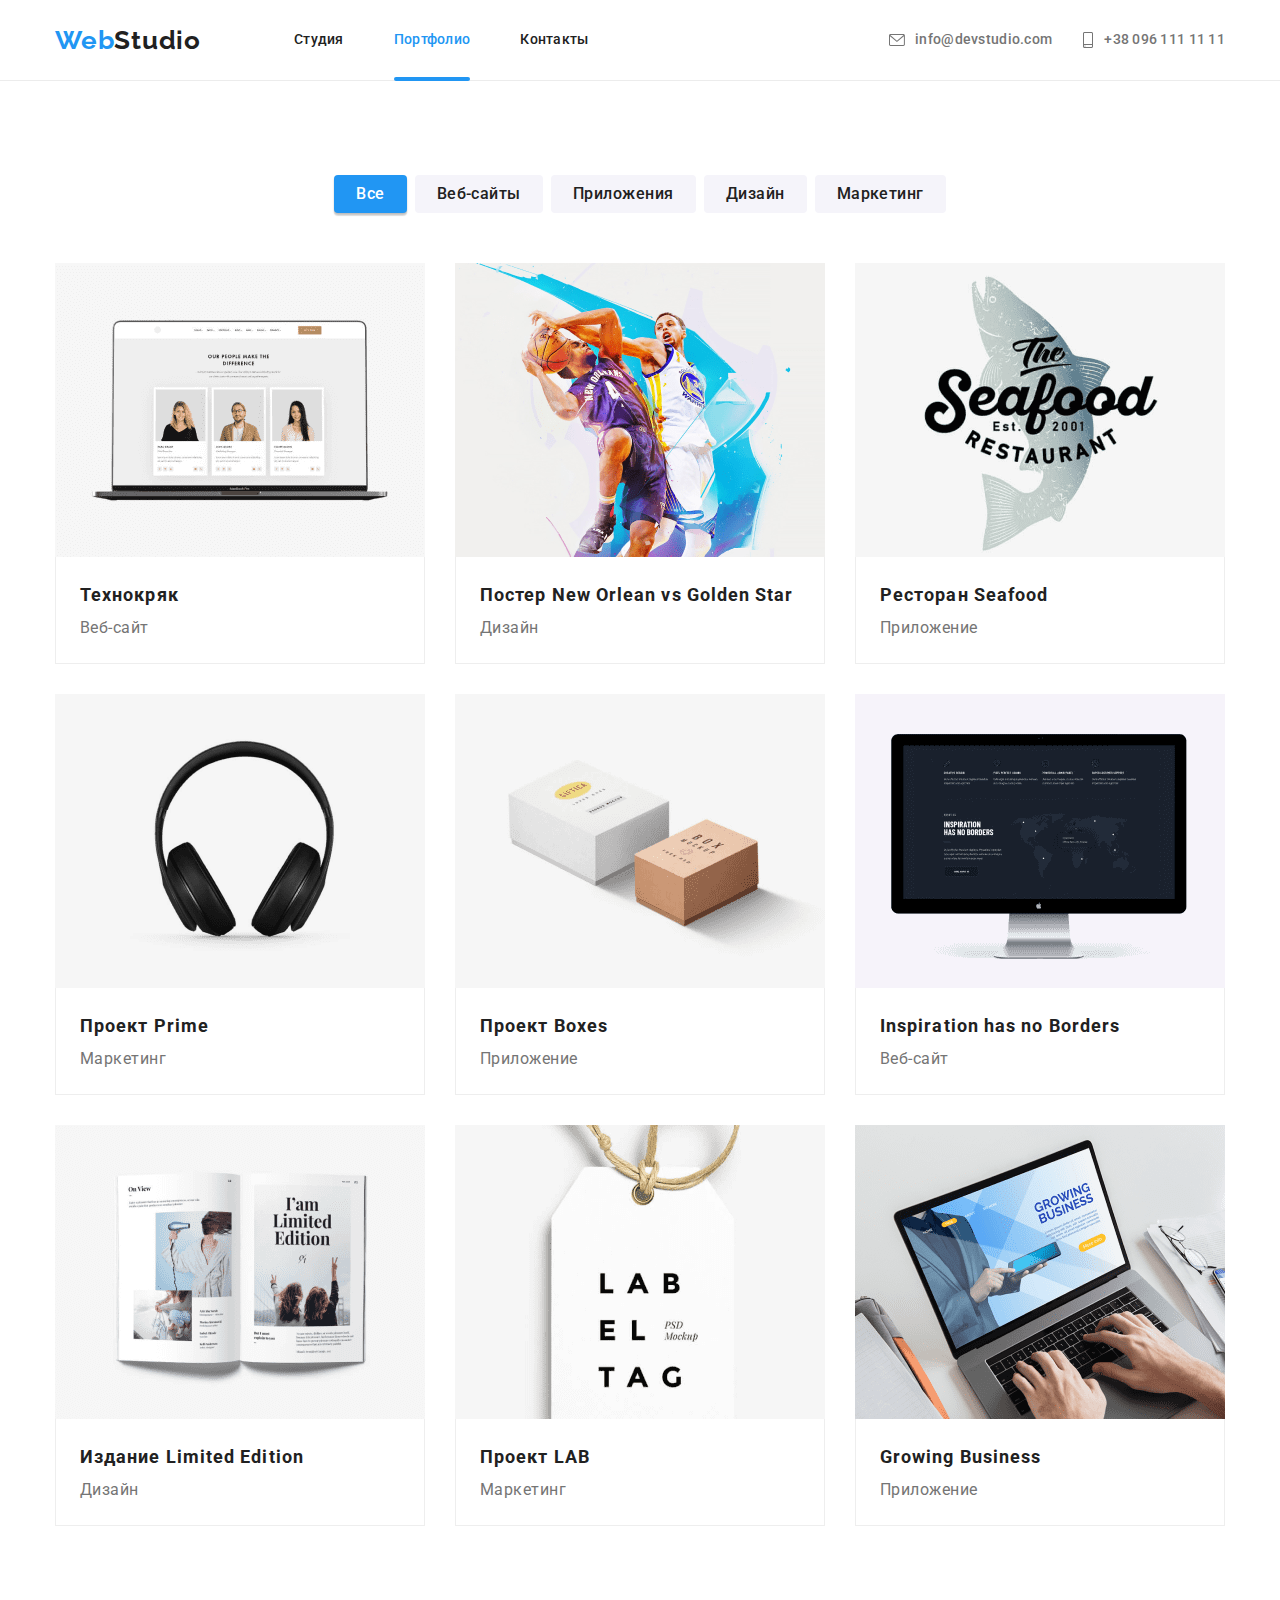
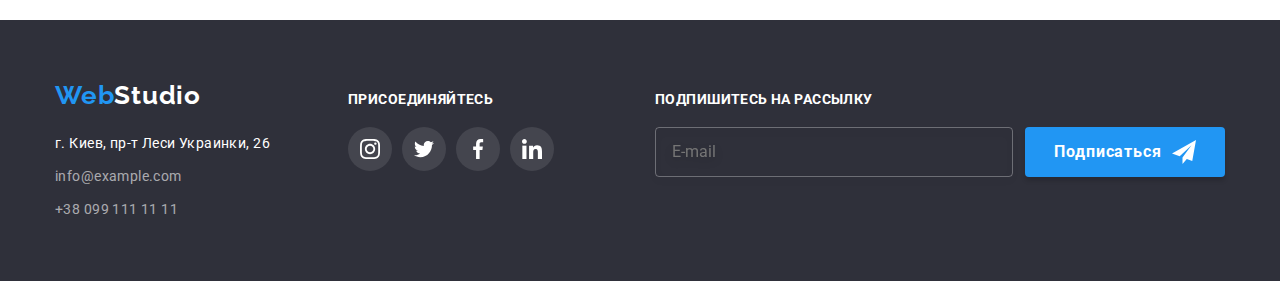
==== portfolio.html @ 25630d1d "copy" ====
<!DOCTYPE html>
<html lang="ru">
  <head>
    <meta charset="UTF-8" />
    <meta http-equiv="X-UA-Compatible" content="IE=edge" />
    <meta name="viewport" content="width=device-width, initial-scale=1.0" />
    <title>Портфолио</title>
    <link rel="preconnect" href="https://fonts.googleapis.com" />
    <link rel="preconnect" href="https://fonts.gstatic.com" crossorigin />
    <link
      rel="stylesheet"
      href="https://cdnjs.cloudflare.com/ajax/libs/modern-normalize/1.1.0/modern-normalize.min.css"
    />
    <link
      href="https://fonts.googleapis.com/css2?family=Raleway:wght@700&family=Roboto:wght@400;500;700;900&display=swap"
      rel="stylesheet"
    />
    <link rel="stylesheet" href="./css/styles.css" />
  </head>
  <body>
    <header class="header">
      <div class="container-header">
        <a href="./index.html" class="logo" lang="en">
          Web<span class="header-logo">Studio</span>
        </a>
        <nav class="navigation">
          <ul class="nav-list">
            <li class="nav-item">
              <a href="./index.html" class="nav-link">Студия</a>
            </li>
            <li class="nav-item">
              <a href="./portfolio.html" class="nav-link current">Портфолио</a>
            </li>
            <li class="nav-item"><a href="" class="nav-link">Контакты</a></li>
          </ul>
        </nav>
        <ul class="nav-info">
          <li class="nav-info-item">
            <a href="mailto:info@devstudio.com" class="nav-link-item">
              <svg class="icon-mail">
                <use href="./images/icon/icons.svg#icon-mail"></use>
              </svg>
              info@devstudio.com
            </a>
          </li>
          <li class="nav-info-item">
            <a href="tel:+380961111111" class="nav-link-item">
              <svg class="icon-tel">
                <use href="./images/icon/icons.svg#icon-tel"></use>
              </svg>
              +38 096 111 11 11
            </a>
          </li>
        </ul>
      </div>
    </header>

    <main>
      <section>
        <div class="container">
          <ul class="aside-list">
            <li class="aside-item">
              <button class="aside-btn current-btn">Все</button>
            </li>
            <li class="aside-item">
              <button class="aside-btn">Веб-сайты</button>
            </li>
            <li class="aside-item">
              <button class="aside-btn">Приложения</button>
            </li>
            <li class="aside-item">
              <button class="aside-btn">Дизайн</button>
            </li>
            <li class="aside-item">
              <button class="aside-btn">Маркетинг</button>
            </li>
          </ul>

          <h2 class="visually-hidden">Наши продукты</h2>
          <ul class="section-portfolio">
            <li class="section-item">
              <a href="" class="section-item-link">
                <div class="section-item-wrap">
                  <img
                    src="./images/portfolio-img/img-1-portfolio_optimized.png"
                    alt="Технокряк"
                    width="370"
                  />
                  <p class="section-item-slider">
                    Технокряк это современная площадка распространения
                    коронавируса. Компании используют эту платформу для
                    цифрового шпионажа и атак на защищённые сервера конкурентов.
                  </p>
                </div>

                <div class="section-item-info">
                  <h3 class="section-item-title">Технокряк</h3>
                  <p class="section-item-text">Веб-сайт</p>
                </div>
              </a>
            </li>
            <li class="section-item">
              <a href="" class="section-item-link">
                <div class="section-item-wrap">
                  <img
                    src="./images/portfolio-img/img-2-portfolio_optimized.png"
                    alt="Постер New Orlean vs Golden Star"
                    width="370"
                  />
                  <p class="section-item-slider">
                    Технокряк это современная площадка распространения
                    коронавируса. Компании используют эту платформу для
                    цифрового шпионажа и атак на защищённые сервера конкурентов.
                  </p>
                </div>
                <div class="section-item-info">
                  <h3 class="section-item-title">
                    Постер <span lang="en">New Orlean vs Golden Star</span>
                  </h3>
                  <p class="section-item-text">Дизайн</p>
                </div>
              </a>
            </li>
            <li class="section-item">
              <a href="" class="section-item-link">
                <div class="section-item-wrap">
                  <img
                    src="./images/portfolio-img/img-3-portfolio_optimized.png"
                    alt="Ресторан Seafood"
                    width="370"
                  />
                  <p class="section-item-slider">
                    Технокряк это современная площадка распространения
                    коронавируса. Компании используют эту платформу для
                    цифрового шпионажа и атак на защищённые сервера конкурентов.
                  </p>
                </div>
                <div class="section-item-info">
                  <h3 class="section-item-title">
                    Ресторан <span lang="en">Seafood</span>
                  </h3>
                  <p class="section-item-text">Приложение</p>
                </div>
              </a>
            </li>
            <li class="section-item">
              <a href="" class="section-item-link">
                <div class="section-item-wrap">
                  <img
                    src="./images/portfolio-img/img-4-portfolio_optimized.png"
                    alt="Проект Prime"
                    width="370"
                  />
                  <p class="section-item-slider">
                    Технокряк это современная площадка распространения
                    коронавируса. Компании используют эту платформу для
                    цифрового шпионажа и атак на защищённые сервера конкурентов.
                  </p>
                </div>
                <div class="section-item-info">
                  <h3 class="section-item-title">
                    Проект <span lang="en">Prime</span>
                  </h3>
                  <p class="section-item-text">Маркетинг</p>
                </div>
              </a>
            </li>
            <li class="section-item">
              <a href="" class="section-item-link">
                <div class="section-item-wrap">
                  <img
                    src="./images/portfolio-img/img-5-portfolio_optimized.png"
                    alt="Проект Boxes"
                    width="370"
                  />
                  <p class="section-item-slider">
                    Технокряк это современная площадка распространения
                    коронавируса. Компании используют эту платформу для
                    цифрового шпионажа и атак на защищённые сервера конкурентов.
                  </p>
                </div>
                <div class="section-item-info">
                  <h3 class="section-item-title">
                    Проект <span lang="en">Boxes</span>
                  </h3>
                  <p class="section-item-text">Приложение</p>
                </div>
              </a>
            </li>
            <li class="section-item">
              <a href="" class="section-item-link">
                <div class="section-item-wrap">
                  <img
                    src="./images/portfolio-img/img-6-portfolio_optimized.png"
                    alt="Inspiration has no Borders"
                    width="370"
                  />
                  <p class="section-item-slider">
                    Технокряк это современная площадка распространения
                    коронавируса. Компании используют эту платформу для
                    цифрового шпионажа и атак на защищённые сервера конкурентов.
                  </p>
                </div>
                <div class="section-item-info">
                  <h3 class="section-item-title">
                    <span lang="en">Inspiration has no Borders</span>
                  </h3>
                  <p class="section-item-text">Веб-сайт</p>
                </div>
              </a>
            </li>
            <li class="section-item">
              <a href="" class="section-item-link">
                <div class="section-item-wrap">
                  <img
                    src="./images/portfolio-img/img-7-portfolio_optimized.png"
                    alt="Издание Limited Edition"
                    width="370"
                  />
                  <p class="section-item-slider">
                    Технокряк это современная площадка распространения
                    коронавируса. Компании используют эту платформу для
                    цифрового шпионажа и атак на защищённые сервера конкурентов.
                  </p>
                </div>
                <div class="section-item-info">
                  <h3 class="section-item-title">
                    Издание <span lang="en">Limited Edition</span>
                  </h3>
                  <p class="section-item-text">Дизайн</p>
                </div>
              </a>
            </li>
            <li class="section-item">
              <a href="" class="section-item-link">
                <div class="section-item-wrap">
                  <img
                    src="./images/portfolio-img/img-8-portfolio_optimized.png"
                    alt="Проект LAB"
                    width="370"
                  />
                  <p class="section-item-slider">
                    Технокряк это современная площадка распространения
                    коронавируса. Компании используют эту платформу для
                    цифрового шпионажа и атак на защищённые сервера конкурентов.
                  </p>
                </div>
                <div class="section-item-info">
                  <h3 class="section-item-title">
                    Проект <span lang="en">LAB</span>
                  </h3>
                  <p class="section-item-text">Маркетинг</p>
                </div>
              </a>
            </li>
            <li class="section-item">
              <a href="" class="section-item-link">
                <div class="section-item-wrap">
                  <img
                    src="./images/portfolio-img/img-9-portfolio_optimized.png"
                    alt="Growing Business"
                    width="370"
                  />
                  <p class="section-item-slider">
                    Технокряк это современная площадка распространения
                    коронавируса. Компании используют эту платформу для
                    цифрового шпионажа и атак на защищённые сервера конкурентов.
                  </p>
                </div>
                <div class="section-item-info">
                  <h3 class="section-item-title">
                    <span lang="en">Growing Business</span>
                  </h3>
                  <p class="section-item-text">Приложение</p>
                </div>
              </a>
            </li>
          </ul>
        </div>
      </section>
    </main>

    <footer class="footer">
      <div class="container flex">
        <div>
          <a href="./index.html" class="logo-footer">
            Web<span class="header-logo-footer">Studio</span>
          </a>
          <address class="address">
            <ul class="address-info">
              <li class="address-item">
                <a
                  href="https://goo.gl/maps/fcGV4ru9rpf95qTU7"
                  target="_blank"
                  rel="noreferrer noopener nofollow"
                  class="address-map"
                  >г. Киев, пр-т Леси Украинки, 26</a
                >
              </li>

              <li class="address-item">
                <a href="mailto:info@example.com" class="address-mail"
                  >info@example.com</a
                >
              </li>
              <li class="address-item">
                <a href="tel:+380991111111" class="address-tel"
                  >+38 099 111 11 11</a
                >
              </li>
            </ul>
          </address>
        </div>
        <div class="footer-socials">
          <h3 class="footer-social-title">присоединяйтесь</h3>
          <ul class="socials-list">
            <li class="socials-item">
              <a href="" class="socials-link"
                ><svg class="socials-icon">
                  <use href="./images/icon/icons.svg#icon-instagram-1"></use>
                </svg>
              </a>
            </li>
            <li class="socials-item">
              <a href="" class="socials-link"
                ><svg class="socials-icon">
                  <use href="./images/icon/icons.svg#icon-twitter-1"></use>
                </svg>
              </a>
            </li>
            <li class="socials-item">
              <a href="" class="socials-link"
                ><svg class="socials-icon">
                  <use href="./images/icon/icons.svg#icon-facebook-1"></use>
                </svg>
              </a>
            </li>
            <li class="socials-item">
              <a href="" class="socials-link"
                ><svg class="socials-icon">
                  <use href="./images/icon/icons.svg#icon-linkedin-1"></use>
                </svg>
              </a>
            </li>
          </ul>
        </div>
        <div class="spam">
          <form>
            <div class="spam-wrapper">
              <h3 class="footer-social-title">Подпишитесь на рассылку</h3>

              <input
                type="email"
                class="spam-input"
                name="user-email-for-spam"
                id="spam-input"
                placeholder="E-mail"
              />
            </div>
            <button type="submit" class="send-email-btn">
              Подписаться
              <svg class="icon-send">
                <use href="./images/icon/icons.svg#icon-send"></use>
              </svg>
            </button>
          </form>
        </div>
      </div>
    </footer>
  </body>
</html>
---- css/styles.css ----
:root {
  --brend-color: #2196f3;
  --header-text-color: #212121;
  --text-color: #757575;
  --title-text-color: #212121;
}

p,
h1,
h2,
h3,
h4,
h5,
h6 {
  margin: 0;
}
ul,
ol {
  margin: 0;
  padding: 0;
  list-style: none;
}
body {
  font-family: Roboto, sans-serif;
  color: var(--header-text-color);
}
a {
  text-decoration: none;
}
img {
  display: block;
  max-width: 100%;
}
button {
  border: 0;
}
section {
  padding: 94px 0 94px 0;
}
.overlay {
  position: fixed;
  top: 0;
  left: 0;
  width: 100vw;
  height: 100vh;
  background: rgba(0, 0, 0, 0.2);
  transition: visibility 250ms cubic-bezier(0.4, 0, 0.2, 1),
    opacity 250ms cubic-bezier(0.4, 0, 0.2, 1);
}

.is-hidden {
  opacity: 0;
  pointer-events: none;
  visibility: hidden;
}
.flex {
  display: flex;
  align-items: baseline;
  justify-content: space-between;
}

.container {
  width: 1200px;
  padding: 0px 15px 0px 15px;
  margin: 0 auto 0 auto;
}

/* -------HEADER------- */
.header {
  font-weight: 500;
  font-size: 14px;
  line-height: 1.14;
  letter-spacing: 0.02em;
  border-bottom: 1px solid #ececec;

  position: relative;
}
.container-header {
  width: 1200px;
  padding: 0 15px 0 15px;
  margin: 0 auto;
  display: flex;
  align-items: center;
}
.logo {
  color: var(--brend-color);
  font-family: Raleway, sans-serif;
  font-weight: 700;
  font-size: 26px;
  line-height: 1.19;
  letter-spacing: 0.03em;
  margin-right: 93px;
}
.header-logo {
  color: var(--title-text-color);
}
.header-logo-footer {
  color: #fff;
}
.navigation {
  display: flex;
  align-items: center;
}
.nav-list {
  display: flex;
}
.nav-item {
  margin-right: 50px;
  padding: 32px 0 32px 0;
  position: relative;
}
.nav-item:nth-last-child(1) {
  margin-right: 0px;
}
.nav-link {
  color: var(--header-text-color);
  transition: color 250ms cubic-bezier(0.4, 0, 0.2, 1);
}
.current,
.nav-link:hover,
.nav-link:focus,
.nav-link-item:hover,
.nav-link-item:focus {
  color: var(--brend-color);
}
.current::after {
  position: absolute;
  bottom: -1px;
  left: 0;
  width: 100%;
  height: 4px;
  content: "";
  border-radius: 2px;
  background-color: var(--brend-color);
}
.nav-info {
  display: flex;
  margin-left: auto;
}
.nav-info-item {
  margin-right: 30px;
}
.nav-info-item:nth-last-child(1) {
  margin-right: 0px;
}
.nav-link-item {
  color: var(--text-color);
  display: flex;
  transition: color 250ms cubic-bezier(0.4, 0, 0.2, 1);
}
.icon-mail {
  width: 16px;
  height: 12px;
  margin-top: auto;
  margin-bottom: auto;
  margin-right: 10px;
  fill: var(--text-color);
  transition: fill 250ms cubic-bezier(0.4, 0, 0.2, 1);
}
.icon-tel {
  width: 12px;
  height: 16px;
  margin-top: auto;
  margin-bottom: auto;
  margin-right: 10px;
  fill: var(--text-color);
  transition: fill 250ms cubic-bezier(0.4, 0, 0.2, 1);
}
.nav-link-item:hover .icon-mail {
  fill: var(--brend-color);
}
.nav-link-item:hover .icon-tel {
  fill: var(--brend-color);
}
.nav-link-item:focus .icon-mail {
  fill: var(--brend-color);
}
.nav-link-item:focus .icon-tel {
  fill: var(--brend-color);
}

/* -------MAIN-INDEX------- */
.hero {
  background: #2f303a;
  text-align: center;
  padding-top: 200px;
  padding-bottom: 200px;
  background-image: linear-gradient(
      rgba(47, 48, 58, 0.4),
      rgba(47, 48, 58, 0.4)
    ),
    url(../images/index-img/hero-img.jpg);
  background-repeat: no-repeat;
  background-position: center;
  background-size: cover;
  max-width: 1600px;
  margin: auto;
}
.hero-title {
  color: #fff;
  font-weight: 900;
  font-size: 44px;
  line-height: calc(60 / 44);
  width: 696px;
  margin: auto;
  letter-spacing: 0.06em;
  text-transform: uppercase;
}
.hero-btn {
  background-color: var(--brend-color);
  color: #fff;
  font-family: inherit;
  font-weight: 700;
  font-size: 16px;
  line-height: calc(30 / 16);
  letter-spacing: 0.06em;
  cursor: pointer;
  box-shadow: 0px 4px 4px rgba(0, 0, 0, 0.15);
  border-radius: 4px;

  padding: 10px 32px 10px 32px;
  min-width: 200px;
  margin-top: 30px;
  transition: background-color 250ms cubic-bezier(0.4, 0, 0.2, 1),
    color 250ms cubic-bezier(0.4, 0, 0.2, 1);
}
.hero-btn:hover {
  background-color: #fff;
  color: var(--brend-color);
}
/* -------ABOUT-INDEX------- */
.about {
}
.visually-hidden {
  position: absolute;
  white-space: nowrap;
  width: 1px;
  height: 1px;
  overflow: hidden;
  border: 0;
  padding: 0;
  clip: rect(0 0 0 0);
  clip-path: inset(50%);
  margin: -1px;
}

.about-list {
  display: flex;
  flex-wrap: wrap;
}
.about-item {
  width: 270px;
  margin-right: 30px;
}
.about-item:nth-child(4n) {
  margin-right: 0;
}
.about-item:nth-child(5n) {
  margin-right: 30px;
  margin-top: 30px;
}
.about-box-svg {
  background-color: #f5f4fa;

  border-radius: 4px;

  height: 120px;
  display: flex;
  justify-content: center;
  align-items: center;
}
.about-svg {
  width: 70px;
  height: 70px;
}
.about-item-title {
  font-weight: 700;
  font-size: 14px;
  line-height: calc(16 / 14);
  letter-spacing: 0.03em;
  text-transform: uppercase;
  color: var(--title-text-color);
  margin-top: 30px;
}
.about-text {
  font-weight: 400;
  font-size: 14px;
  line-height: calc(24 / 14);
  letter-spacing: 0.03em;
  color: var(--text-color);
  margin-top: 10px;
}
.about-after {
  padding-top: 0;
}
/* -------ABOUT-AFTER-INDEX------- */
.about-after-title {
  font-weight: 700;
  font-size: 36px;
  line-height: calc(42 / 36);
  text-align: center;
  letter-spacing: 0.03em;
  margin-bottom: 50px;
}
.about-after-list {
  display: flex;
  flex-wrap: wrap;
}
.about-after-item {
  position: relative;
  margin-right: 30px;
}
.about-after-item:nth-child(3n) {
  margin-right: 0;
}
.about-after-item:nth-child(4n) {
  margin-right: 30px;
  margin-top: 30px;
}

.about-after-item-text {
  position: absolute;
  width: 100%;
  height: 70px;
  background-color: rgba(47, 48, 58, 0.8);
  bottom: 0;
  left: 0;
  margin: 0;
  padding-top: 27px;
  padding-bottom: 27px;
  color: #fff;
  font-weight: 700;
  font-size: 14px;
  line-height: calc(16 / 14);
  text-align: center;
  letter-spacing: 0.03em;
  text-transform: uppercase;
}

/* -------TEAM-INDEX------- */
.team {
  background-color: #f5f4fa;
  padding-top: 94px;
}

.team-title {
  font-weight: 700;
  font-size: 36px;
  line-height: calc(42 / 36);
  text-align: center;
  letter-spacing: 0.03em;
  color: var(--title-text-color);
  margin-bottom: 50px;
}
.team-list {
  display: flex;
  flex-wrap: wrap;
}
.team-item {
  margin-right: 30px;
  width: 270px;
  box-shadow: 0px 1px 3px rgba(0, 0, 0, 0.12), 0px 1px 1px rgba(0, 0, 0, 0.14),
    0px 2px 1px rgba(0, 0, 0, 0.2);
  border-radius: 0px 0px 4px 4px;
  background-color: #fff;
}
.team-item:nth-child(4n) {
  margin-right: 0;
}
.team-item:nth-child(5n) {
  margin-right: 30px;
  margin-top: 30px;
}
.team-img {
}
.team-info {
  padding: 30px 0 30px 0;
}
.team-name {
  font-weight: 500;
  font-size: 16px;
  line-height: calc(19 / 16);
  text-align: center;
  letter-spacing: 0.03em;
  color: var(--title-text-color);
  margin-bottom: 10px;
}
.team-job {
  margin-bottom: 16px;
  font-weight: 400;
  font-size: 16px;
  line-height: calc(19 / 16);
  text-align: center;
  letter-spacing: 0.03em;
  color: var(--text-color);
}
.team-socials-list {
  display: flex;
  justify-content: center;
}
.team-socials-item {
  margin-right: 10px;
}
.team-socials-item:nth-last-child(1) {
  margin-right: 0;
}
.team-socials-link {
  width: 44px;
  height: 44px;

  display: flex;
  align-items: center;
  justify-content: center;
  border-radius: 50%;
  transition: background-color 250ms cubic-bezier(0.4, 0, 0.2, 1);
}
.team-socials-icon {
  width: 20px;
  height: 20px;
  fill: #afb1b8;
  transition: fill 250ms cubic-bezier(0.4, 0, 0.2, 1);
}
.team-socials-link:hover,
.team-socials-link:focus {
  background-color: var(--brend-color);
}
.team-socials-link:hover .team-socials-icon {
  fill: #fff;
}
.team-socials-link:focus .team-socials-icon {
  fill: #fff;
}
/* -------customers------- */
.customers-title {
  font-weight: 700;
  font-size: 36px;
  line-height: calc(42 / 36);
  text-align: center;
  letter-spacing: 0.03em;
  color: var(--title-text-color);
  margin-bottom: 50px;
}
.customers-container-link {
  width: 170px;
  height: 92px;

  border-radius: 4px;
  border: 1px solid #afb1b8;
  display: flex;
  flex-wrap: nowrap;
  justify-content: center;
  align-items: center;
  transition: border 250ms cubic-bezier(0.4, 0, 0.2, 1);
}
.customers-containers {
  display: flex;
}
.customers-container {
  margin-right: 30px;
}
.customers-container-link:hover,
.customers-container-link:focus {
  border: 1px solid var(--brend-color);
}
.customers-container-link:hover .customers-container-icon {
  fill: var(--brend-color);
}
.customers-container-link:focus .customers-container-icon {
  fill: var(--brend-color);
}

.customers-container:nth-last-child(1) {
  margin-right: 0;
}
.customers-container-icon {
  width: 106px;
  height: 60px;
  fill: #afb1b8;
  transition: fill 250ms cubic-bezier(0.4, 0, 0.2, 1);
}

/* -------FOOTER--
----- */
.footer {
  background-color: #2f303a;
  padding: 60px 15px 60px 15px;
}
.logo-footer {
  color: var(--brend-color);
  font-family: Raleway, sans-serif;
  font-weight: 700;
  font-size: 26px;
  line-height: 1.19;
  letter-spacing: 0.03em;
}
.address {
  margin-top: 20px;
}
.address-info {
  font-style: normal;
}
.address-item {
  margin-bottom: 9px;
}
.address-item:nth-last-child(1) {
  margin-bottom: 0px;
}
.address-map {
  font-weight: normal;
  font-size: 14px;
  line-height: calc(24 / 14);
  letter-spacing: 0.03em;
  color: #fff;
}
.address-mail,
.address-tel {
  font-weight: normal;
  font-size: 14px;
  line-height: 24px;
  /* or 171% */
  letter-spacing: 0.03em;
  color: rgba(255, 255, 255, 0.6);
}
.footer-socials {
  margin-left: 70px;
}
.footer-social-title {
  text-transform: uppercase;
  font-weight: 700;
  font-size: 14px;
  line-height: calc(16 / 14);
  letter-spacing: 0.03em;
  text-transform: uppercase;

  color: #ffffff;
  margin-bottom: 20px;
}
.socials-list {
  display: flex;
}
.socials-item {
  margin-right: 10px;
}
.socials-link {
  width: 44px;
  height: 44px;

  display: flex;
  align-items: center;
  justify-content: center;
  border-radius: 50%;

  background: rgba(255, 255, 255, 0.1);
  transition: background-color 250ms cubic-bezier(0.4, 0, 0.2, 1);
}
.socials-item:nth-last-child(1) {
  margin-right: 0;
}
.socials-icon {
  width: 20px;
  height: 20px;
  fill: #fff;
  transition: fill 250ms cubic-bezier(0.4, 0, 0.2, 1);
}
.socials-link:hover {
  background-color: var(--brend-color);
}
.socials-link:focus {
  background-color: var(--brend-color);
}
.socials-link:hover .team-socials-icon {
  fill: #fff;
}
.socials-link:focus .team-socials-icon {
  fill: #fff;
}
.spam {
  margin-left: 93px;
}
.spam form {
  display: flex;
  align-items: flex-end;
}
.spam-wrapper {
  margin-right: 12px;
}

.spam-input {
  min-width: 358px;
  height: 50px;
  padding-left: 16px;
  transition: border 250ms cubic-bezier(0.4, 0, 0.2, 1);
  background-color: transparent;
  border: 1px solid rgba(255, 255, 255, 0.3);
  filter: drop-shadow(0px 4px 4px rgba(0, 0, 0, 0.15));
  border-radius: 4px;
  color: #fff;
  outline: 0;
}

.send-email-btn {
  background: #2196f3;
  box-shadow: 0px 4px 4px rgba(0, 0, 0, 0.15);
  padding: 0;
  margin: 0;
  border-radius: 4px;
  min-width: 200px;
  height: 50px;

  font-weight: 700;
  font-size: 16px;
  line-height: calc(30 / 16);
  justify-content: center;
  text-align: center;
  letter-spacing: 0.06em;
  display: flex;
  align-items: center;
  color: #ffffff;
  transition: background-color 250ms cubic-bezier(0.4, 0, 0.2, 1),
    color 250ms cubic-bezier(0.4, 0, 0.2, 1);
}
.send-email-btn:hover {
  background-color: #1e5380;
}
.icon-send {
  fill: #fff;
  width: 24px;
  height: 24px;
  margin-left: 10px;
}

/* -------ASIDE-PORTFOLIO------- */
.aside {
  margin-top: 94px;
}
.aside-list {
  display: flex;
  flex-wrap: nowrap;
  justify-content: center;
}
.aside-item {
  margin-right: 8px;
}
.aside-item:nth-last-child(1) {
  margin-right: 0px;
}
.aside-btn {
  font-family: inherit;
  cursor: pointer;
  padding: 6px 22px 6px 22px;
  font-weight: 500;
  font-size: 16px;
  line-height: calc(26 / 16);
  text-align: center;
  letter-spacing: 0.03em;
  color: var(--title-text-color);
  background-color: #f5f4fa;
  transition: background-color 250ms cubic-bezier(0.4, 0, 0.2, 1),
    color 250ms cubic-bezier(0.4, 0, 0.2, 1),
    box-shadow 250ms cubic-bezier(0.4, 0, 0.2, 1);
  border-radius: 4px;
}
.current-btn,
.aside-btn:hover,
.aside-btn:focus {
  background-color: var(--brend-color);
  color: #fff;
  box-shadow: 0px 3px 1px rgba(0, 0, 0, 0.1), 0px 1px 2px rgba(0, 0, 0, 0.08),
    0px 2px 2px rgba(0, 0, 0, 0.12);
}
/* -------MAIN-PORTFOLIO------- */

.section-portfolio {
  display: flex;
  flex-wrap: wrap;
  padding-top: 50px;
}
.section-item {
  width: 370px;
  margin-right: 30px;

  margin-bottom: 30px;
}
.section-item-link {
  display: block;
  transition: box-shadow 250ms cubic-bezier(0.4, 0, 0.2, 1);
}
.section-item-link:hover {
  box-shadow: 0px 1px 1px rgba(0, 0, 0, 0.12), 0px 4px 4px rgba(0, 0, 0, 0.06),
    1px 4px 6px rgba(0, 0, 0, 0.16);
}
.section-item-link:focus {
  box-shadow: 0px 1px 1px rgba(0, 0, 0, 0.12), 0px 4px 4px rgba(0, 0, 0, 0.06),
    1px 4px 6px rgba(0, 0, 0, 0.16);
}

.section-item-wrap {
  position: relative;
  overflow: hidden;
}
.section-item-slider {
  position: absolute;
  top: 0;
  left: 0;
  padding: 63px 24px 63px 24px;
  background: rgba(33, 150, 243, 0.9);
  height: 100%;
  width: 100%;
  color: #fff;
  transform: translateY(100%);
  transition: transform 250ms cubic-bezier(0.4, 0, 0.2, 1);
  font-weight: 400;
  font-size: 18px;
  line-height: calc(28 / 18);
  letter-spacing: 0.03em;
}
.section-item-link:hover .section-item-slider {
  transform: translateY(0);
}
.section-item-link:focus .section-item-slider {
  transform: translateY(0);
}
.section-item:nth-child(3n) {
  margin-right: 0px;
}
.section-item:nth-last-child(-n + 3) {
  margin-bottom: 0px;
}
.section-item-info {
  padding: 20px 24px 20px 24px;
  border-right: 1px solid #eeeeee;
  border-left: 1px solid #eeeeee;
  border-bottom: 1px solid #eeeeee;
}

.section-item-title {
  font-weight: 700;

  font-size: 18px;
  line-height: calc(36 / 18);
  letter-spacing: 0.06em;
  color: var(--title-text-color);
}
.section-item-text {
  font-weight: 400;
  font-size: 16px;

  line-height: calc(30 / 16);
  letter-spacing: 0.03em;
  color: var(--text-color);
}
/* -------MODAL------- */
.modal {
  width: 528px;
  min-height: 581px;

  position: absolute;
  top: 50%;
  left: 50%;
  padding: 40px;
  transform: translate(-50%, -50%);
  z-index: 999;
  background-color: #ffffff;
  box-shadow: 0px 1px 3px rgba(0, 0, 0, 0.12), 0px 1px 1px rgba(0, 0, 0, 0.14),
    0px 2px 1px rgba(0, 0, 0, 0.2);
  border-radius: 4px;
  transition: visibility 250ms cubic-bezier(0.4, 0, 0.2, 1),
    opacity 250ms cubic-bezier(0.4, 0, 0.2, 1);
}
.modal-link-exit {
  position: absolute;
  width: 30px;
  height: 30px;
  border: 1px solid rgba(0, 0, 0, 0.1);
  border-radius: 50%;
  background-color: transparent;
  top: 8px;
  right: 8px;
  padding: 0;
  margin: 0;
}
.modal-exit {
  width: 11px;
  height: 11px;
}
.modal-link-exit:hover,
.modal-link-exit:focus {
  fill: var(--brend-color);
  cursor: pointer;
}
.modal-title {
  font-weight: 700;
  font-size: 20px;
  line-height: calc(23 / 20);
  text-align: center;
  letter-spacing: 0.03em;
  margin-bottom: 12px;
  color: var(--title-text-color);
}
.modal-form {
}
.form-field {
  margin-bottom: 10px;
  display: flex;
  flex-direction: column;
}
.form-field:nth-last-child(3) {
  margin-bottom: 20px;
  display: flex;
  flex-direction: column;
}

.modal-input {
  width: 100%;
  height: 40px;
  border: 1px solid rgba(33, 33, 33, 0.2);
  padding-left: 42px;
  border-radius: 4px;
  transition: border 250ms cubic-bezier(0.4, 0, 0.2, 1);
}
.modal-input:focus,
.modal-text:focus {
  border: 1px solid var(--brend-color);
  border-radius: 4px;
  outline: 0;
}
.modal-input:focus + .modal-icons {
  fill: var(--brend-color);
}

.icon-wrap {
  position: relative;
  display: block;
}
.modal-icons {
  position: absolute;
  width: 18px;
  height: 18px;
  left: 12px;
  bottom: 50%;
  transform: translateY(50%);
  transition: fill 250ms cubic-bezier(0.4, 0, 0.2, 1);
}
.modal-label {
  display: block;
  font-weight: 400;
  font-size: 12px;
  line-height: calc(14 / 12);
  letter-spacing: 0.01em;
  color: var(--header-text-color);
  margin-bottom: 4px;
}
.modal-text {
  width: 100%;
  height: 120px;
  padding: 12px 16px 12px 16px;
  resize: none;
  border: 1px solid rgba(33, 33, 33, 0.2);
  transition: border 250ms cubic-bezier(0.4, 0, 0.2, 1);
  border-radius: 4px;
}
.checkbox-field {
  margin-bottom: 30px;
}
.modal-checkbox {
}

.modal-check-icon {
  width: 16px;
  height: 15px;
  fill: transparent;
}
.modal-label-checkbox {
  font-style: normal;
  font-weight: normal;
  font-size: 14px;
  line-height: calc(24 / 14);

  letter-spacing: 0.03em;
  color: var(--header-text-color);
  align-items: center;
  display: flex;
  justify-content: center;
}
.modal-label-checkbox span {
  width: 16px;
  height: 15px;
  border: 2px solid var(--header-text-color);
  border-radius: 2px;
  margin-right: 5px;
  display: flex;
  align-items: center;
  justify-content: center;
  transition: background-color 250ms cubic-bezier(0.4, 0, 0.2, 1),
    fill 250ms cubic-bezier(0.4, 0, 0.2, 1),
    border 250ms cubic-bezier(0.4, 0, 0.2, 1);
}
.modal-checkbox:checked + .modal-label-checkbox span {
  background-color: var(--brend-color);
  border: none;
}
.modal-checkbox:not(:checked) + .modal-label-checkbox span {
  border: 2px solid var(--header-text-color);
}
.modal-checkbox:focus + .modal-label-checkbox span {
  border: 2px solid var(--brend-color);
}

.modal-checkbox:checked + .modal-label-checkbox svg {
  fill: #fff;
}

.submit-text {
  text-decoration: underline;
  color: var(--brend-color);
}
.modal-btn {
  background-color: var(--brend-color);
  display: block;
  margin: 0 auto;
  color: #fff;
  font-family: inherit;
  font-weight: 700;
  font-size: 16px;
  line-height: calc(30 / 16);
  letter-spacing: 0.06em;
  cursor: pointer;
  box-shadow: 0px 4px 4px rgba(0, 0, 0, 0.15);
  border-radius: 4px;

  padding: 10px 32px 10px 32px;
  min-width: 200px;

  transition: background-color 250ms cubic-bezier(0.4, 0, 0.2, 1),
    color 250ms cubic-bezier(0.4, 0, 0.2, 1);
}
.modal-btn:hover {
  background-color: #1e5380;
}
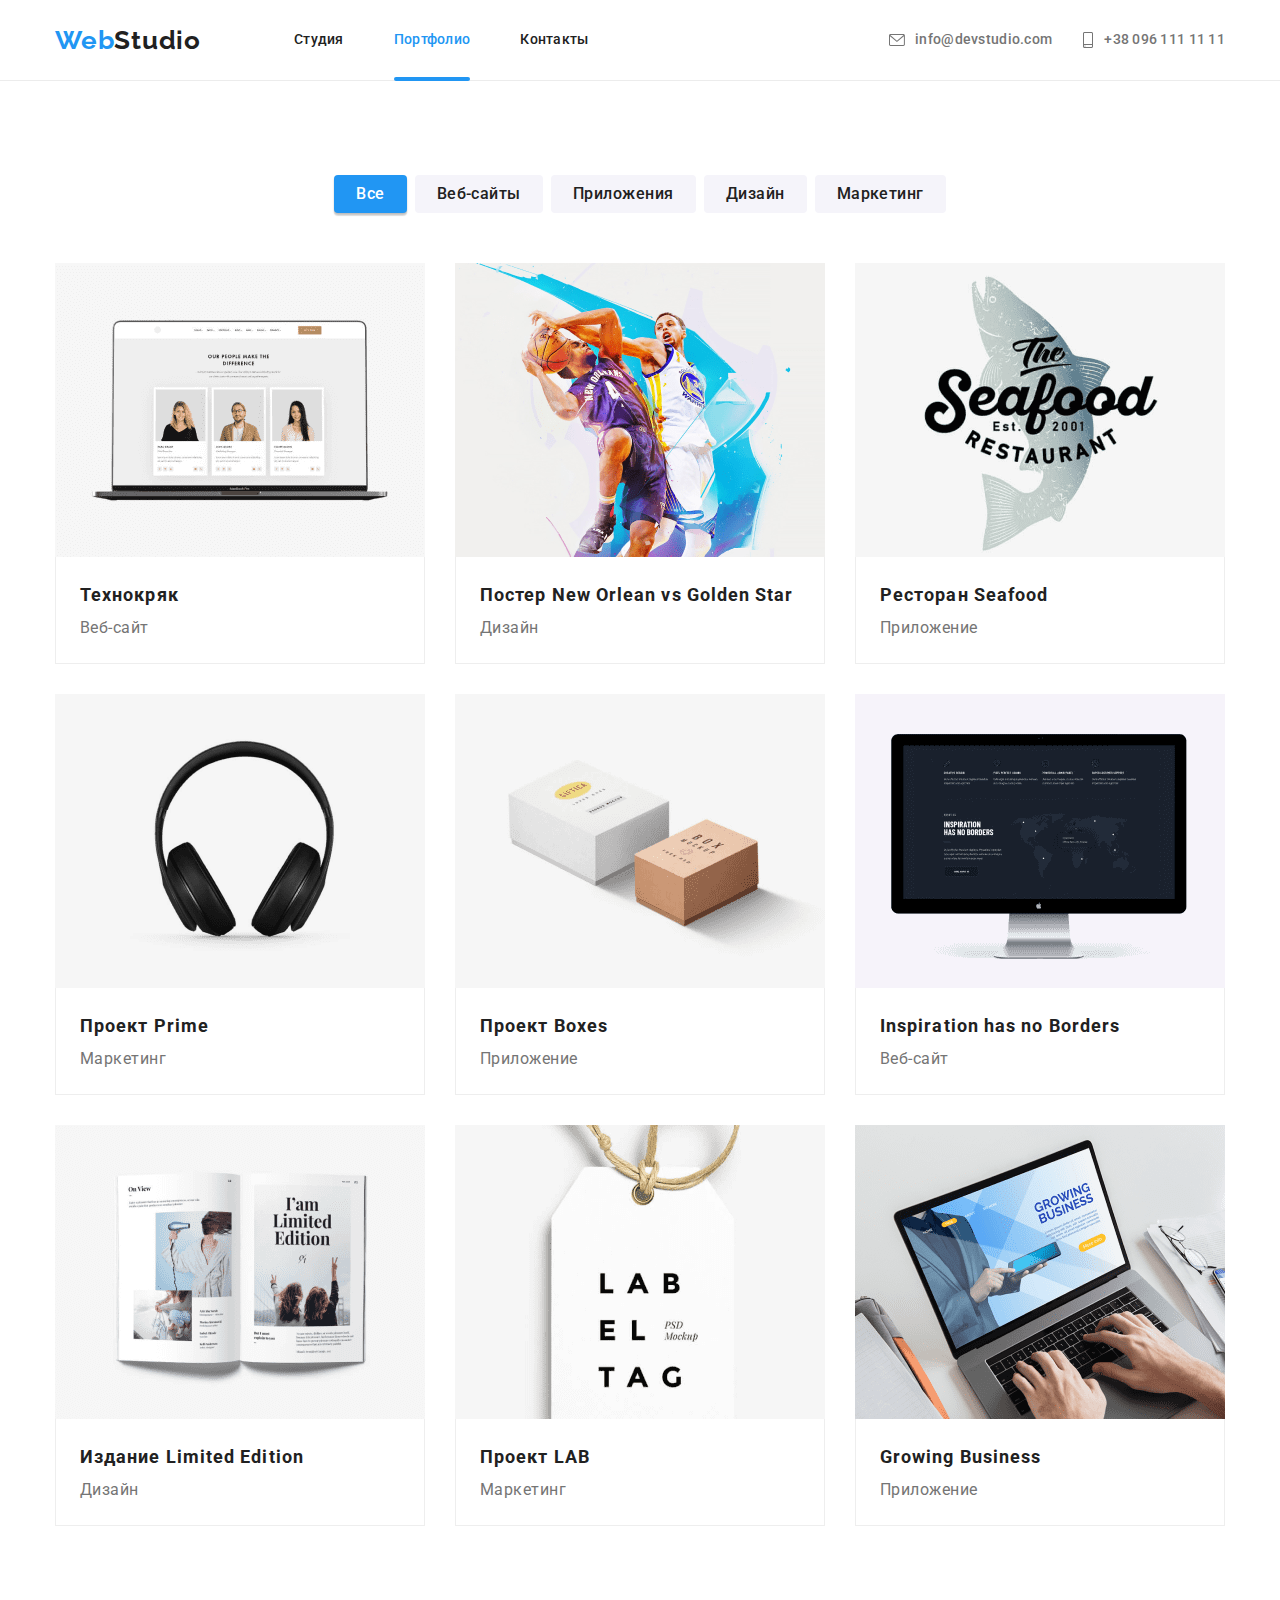
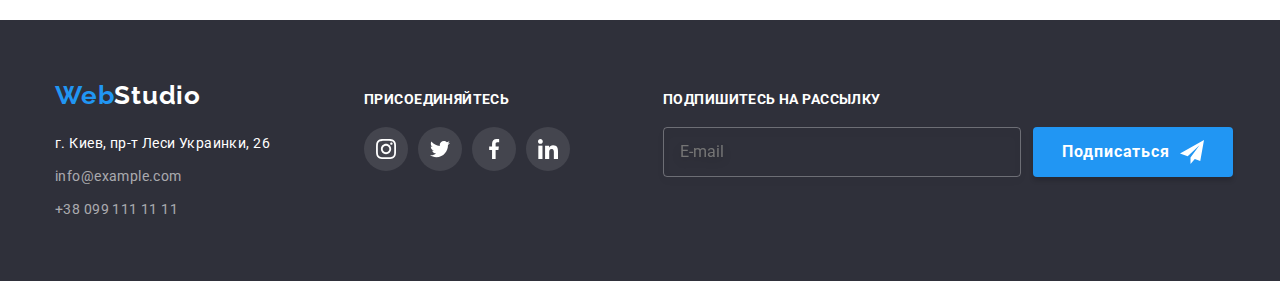
==== commit 8bd2fc98: "BEM + SCSS" ====
--- a/portfolio.html
+++ b/portfolio.html
@@ -15,36 +15,41 @@
       href="https://fonts.googleapis.com/css2?family=Raleway:wght@700&family=Roboto:wght@400;500;700;900&display=swap"
       rel="stylesheet"
     />
-    <link rel="stylesheet" href="./css/styles.css" />
+    <!-- <link rel="stylesheet" href="./css/styles.css" /> -->
+    <link rel="stylesheet" href="./sass/main.css" />
   </head>
   <body>
     <header class="header">
       <div class="container-header">
-        <a href="./index.html" class="logo" lang="en">
-          Web<span class="header-logo">Studio</span>
-        </a>
         <nav class="navigation">
+          <a href="./index.html" class="logo" lang="en">
+            Web<span class="header__logo">Studio</span>
+          </a>
           <ul class="nav-list">
-            <li class="nav-item">
-              <a href="./index.html" class="nav-link">Студия</a>
-            </li>
-            <li class="nav-item">
-              <a href="./portfolio.html" class="nav-link current">Портфолио</a>
-            </li>
-            <li class="nav-item"><a href="" class="nav-link">Контакты</a></li>
+            <li class="nav-list__item">
+              <a href="./index.html" class="nav-list__link">Студия</a>
+            </li>
+            <li class="nav-list__item">
+              <a href="./portfolio.html" class="nav-list__link current"
+                >Портфолио</a
+              >
+            </li>
+            <li class="nav-list__item">
+              <a href="" class="nav-list__link">Контакты</a>
+            </li>
           </ul>
         </nav>
         <ul class="nav-info">
-          <li class="nav-info-item">
-            <a href="mailto:info@devstudio.com" class="nav-link-item">
+          <li class="nav-info__item">
+            <a href="mailto:info@devstudio.com" class="nav-info__link">
               <svg class="icon-mail">
                 <use href="./images/icon/icons.svg#icon-mail"></use>
               </svg>
               info@devstudio.com
             </a>
           </li>
-          <li class="nav-info-item">
-            <a href="tel:+380961111111" class="nav-link-item">
+          <li class="nav-info__item">
+            <a href="tel:+380961111111" class="nav-info__link">
               <svg class="icon-tel">
                 <use href="./images/icon/icons.svg#icon-tel"></use>
               </svg>
@@ -58,220 +63,221 @@
     <main>
       <section>
         <div class="container">
-          <ul class="aside-list">
-            <li class="aside-item">
-              <button class="aside-btn current-btn">Все</button>
-            </li>
-            <li class="aside-item">
-              <button class="aside-btn">Веб-сайты</button>
-            </li>
-            <li class="aside-item">
-              <button class="aside-btn">Приложения</button>
-            </li>
-            <li class="aside-item">
-              <button class="aside-btn">Дизайн</button>
-            </li>
-            <li class="aside-item">
-              <button class="aside-btn">Маркетинг</button>
+          <ul class="menu-list">
+            <li class="menu-list__item">
+              <button class="menu-list__btn current-btn">Все</button>
+            </li>
+            <li class="menu-list__item">
+              <button class="menu-list__btn">Веб-сайты</button>
+            </li>
+            <li class="menu-list__item">
+              <button class="menu-list__btn">Приложения</button>
+            </li>
+            <li class="menu-list__item">
+              <button class="menu-list__btn">Дизайн</button>
+            </li>
+            <li class="menu-list__item">
+              <button class="menu-list__btn">Маркетинг</button>
             </li>
           </ul>
 
           <h2 class="visually-hidden">Наши продукты</h2>
-          <ul class="section-portfolio">
-            <li class="section-item">
-              <a href="" class="section-item-link">
-                <div class="section-item-wrap">
+          <ul class="grid">
+            <li class="grid__item">
+              <a href="" class="grid__link">
+                <div class="product">
                   <img
                     src="./images/portfolio-img/img-1-portfolio_optimized.png"
                     alt="Технокряк"
                     width="370"
                   />
-                  <p class="section-item-slider">
-                    Технокряк это современная площадка распространения
-                    коронавируса. Компании используют эту платформу для
-                    цифрового шпионажа и атак на защищённые сервера конкурентов.
-                  </p>
-                </div>
-
-                <div class="section-item-info">
-                  <h3 class="section-item-title">Технокряк</h3>
-                  <p class="section-item-text">Веб-сайт</p>
-                </div>
-              </a>
-            </li>
-            <li class="section-item">
-              <a href="" class="section-item-link">
-                <div class="section-item-wrap">
+                  <p class="product__text">
+                    Технокряк это современная площадка распространения
+                    коронавируса. Компании используют эту платформу для
+                    цифрового шпионажа и атак на защищённые сервера конкурентов.
+                  </p>
+                </div>
+
+                <div class="product-info">
+                  <h3 class="product-info__title">Технокряк</h3>
+                  <p class="product-info__text">Веб-сайт</p>
+                </div>
+              </a>
+            </li>
+
+            <li class="grid__item">
+              <a href="" class="grid__link">
+                <div class="product">
                   <img
                     src="./images/portfolio-img/img-2-portfolio_optimized.png"
                     alt="Постер New Orlean vs Golden Star"
                     width="370"
                   />
-                  <p class="section-item-slider">
-                    Технокряк это современная площадка распространения
-                    коронавируса. Компании используют эту платформу для
-                    цифрового шпионажа и атак на защищённые сервера конкурентов.
-                  </p>
-                </div>
-                <div class="section-item-info">
-                  <h3 class="section-item-title">
+                  <p class="product__text">
+                    Технокряк это современная площадка распространения
+                    коронавируса. Компании используют эту платформу для
+                    цифрового шпионажа и атак на защищённые сервера конкурентов.
+                  </p>
+                </div>
+                <div class="product-info">
+                  <h3 class="product-info__title">
                     Постер <span lang="en">New Orlean vs Golden Star</span>
                   </h3>
-                  <p class="section-item-text">Дизайн</p>
-                </div>
-              </a>
-            </li>
-            <li class="section-item">
-              <a href="" class="section-item-link">
-                <div class="section-item-wrap">
+                  <p class="product-info__text">Дизайн</p>
+                </div>
+              </a>
+            </li>
+            <li class="grid__item">
+              <a href="" class="grid__link">
+                <div class="product">
                   <img
                     src="./images/portfolio-img/img-3-portfolio_optimized.png"
                     alt="Ресторан Seafood"
                     width="370"
                   />
-                  <p class="section-item-slider">
-                    Технокряк это современная площадка распространения
-                    коронавируса. Компании используют эту платформу для
-                    цифрового шпионажа и атак на защищённые сервера конкурентов.
-                  </p>
-                </div>
-                <div class="section-item-info">
-                  <h3 class="section-item-title">
+                  <p class="product__text">
+                    Технокряк это современная площадка распространения
+                    коронавируса. Компании используют эту платформу для
+                    цифрового шпионажа и атак на защищённые сервера конкурентов.
+                  </p>
+                </div>
+                <div class="product-info">
+                  <h3 class="product-info__title">
                     Ресторан <span lang="en">Seafood</span>
                   </h3>
-                  <p class="section-item-text">Приложение</p>
-                </div>
-              </a>
-            </li>
-            <li class="section-item">
-              <a href="" class="section-item-link">
-                <div class="section-item-wrap">
+                  <p class="product-info__text">Приложение</p>
+                </div>
+              </a>
+            </li>
+            <li class="grid__item">
+              <a href="" class="grid__link">
+                <div class="product">
                   <img
                     src="./images/portfolio-img/img-4-portfolio_optimized.png"
                     alt="Проект Prime"
                     width="370"
                   />
-                  <p class="section-item-slider">
-                    Технокряк это современная площадка распространения
-                    коронавируса. Компании используют эту платформу для
-                    цифрового шпионажа и атак на защищённые сервера конкурентов.
-                  </p>
-                </div>
-                <div class="section-item-info">
-                  <h3 class="section-item-title">
+                  <p class="product__text">
+                    Технокряк это современная площадка распространения
+                    коронавируса. Компании используют эту платформу для
+                    цифрового шпионажа и атак на защищённые сервера конкурентов.
+                  </p>
+                </div>
+                <div class="product-info">
+                  <h3 class="product-info__title">
                     Проект <span lang="en">Prime</span>
                   </h3>
-                  <p class="section-item-text">Маркетинг</p>
-                </div>
-              </a>
-            </li>
-            <li class="section-item">
-              <a href="" class="section-item-link">
-                <div class="section-item-wrap">
+                  <p class="product-info__text">Маркетинг</p>
+                </div>
+              </a>
+            </li>
+            <li class="grid__item">
+              <a href="" class="grid__link">
+                <div class="product">
                   <img
                     src="./images/portfolio-img/img-5-portfolio_optimized.png"
                     alt="Проект Boxes"
                     width="370"
                   />
-                  <p class="section-item-slider">
-                    Технокряк это современная площадка распространения
-                    коронавируса. Компании используют эту платформу для
-                    цифрового шпионажа и атак на защищённые сервера конкурентов.
-                  </p>
-                </div>
-                <div class="section-item-info">
-                  <h3 class="section-item-title">
+                  <p class="product__text">
+                    Технокряк это современная площадка распространения
+                    коронавируса. Компании используют эту платформу для
+                    цифрового шпионажа и атак на защищённые сервера конкурентов.
+                  </p>
+                </div>
+                <div class="product-info">
+                  <h3 class="product-info__title">
                     Проект <span lang="en">Boxes</span>
                   </h3>
-                  <p class="section-item-text">Приложение</p>
-                </div>
-              </a>
-            </li>
-            <li class="section-item">
-              <a href="" class="section-item-link">
-                <div class="section-item-wrap">
+                  <p class="product-info__text">Приложение</p>
+                </div>
+              </a>
+            </li>
+            <li class="grid__item">
+              <a href="" class="grid__link">
+                <div class="product">
                   <img
                     src="./images/portfolio-img/img-6-portfolio_optimized.png"
                     alt="Inspiration has no Borders"
                     width="370"
                   />
-                  <p class="section-item-slider">
-                    Технокряк это современная площадка распространения
-                    коронавируса. Компании используют эту платформу для
-                    цифрового шпионажа и атак на защищённые сервера конкурентов.
-                  </p>
-                </div>
-                <div class="section-item-info">
-                  <h3 class="section-item-title">
+                  <p class="product__text">
+                    Технокряк это современная площадка распространения
+                    коронавируса. Компании используют эту платформу для
+                    цифрового шпионажа и атак на защищённые сервера конкурентов.
+                  </p>
+                </div>
+                <div class="product-info">
+                  <h3 class="product-info__title">
                     <span lang="en">Inspiration has no Borders</span>
                   </h3>
-                  <p class="section-item-text">Веб-сайт</p>
-                </div>
-              </a>
-            </li>
-            <li class="section-item">
-              <a href="" class="section-item-link">
-                <div class="section-item-wrap">
+                  <p class="product-info__text">Веб-сайт</p>
+                </div>
+              </a>
+            </li>
+            <li class="grid__item">
+              <a href="" class="grid__link">
+                <div class="product">
                   <img
                     src="./images/portfolio-img/img-7-portfolio_optimized.png"
                     alt="Издание Limited Edition"
                     width="370"
                   />
-                  <p class="section-item-slider">
-                    Технокряк это современная площадка распространения
-                    коронавируса. Компании используют эту платформу для
-                    цифрового шпионажа и атак на защищённые сервера конкурентов.
-                  </p>
-                </div>
-                <div class="section-item-info">
-                  <h3 class="section-item-title">
+                  <p class="product__text">
+                    Технокряк это современная площадка распространения
+                    коронавируса. Компании используют эту платформу для
+                    цифрового шпионажа и атак на защищённые сервера конкурентов.
+                  </p>
+                </div>
+                <div class="product-info">
+                  <h3 class="product-info__title">
                     Издание <span lang="en">Limited Edition</span>
                   </h3>
-                  <p class="section-item-text">Дизайн</p>
-                </div>
-              </a>
-            </li>
-            <li class="section-item">
-              <a href="" class="section-item-link">
-                <div class="section-item-wrap">
+                  <p class="product-info__text">Дизайн</p>
+                </div>
+              </a>
+            </li>
+            <li class="grid__item">
+              <a href="" class="grid__link">
+                <div class="product">
                   <img
                     src="./images/portfolio-img/img-8-portfolio_optimized.png"
                     alt="Проект LAB"
                     width="370"
                   />
-                  <p class="section-item-slider">
-                    Технокряк это современная площадка распространения
-                    коронавируса. Компании используют эту платформу для
-                    цифрового шпионажа и атак на защищённые сервера конкурентов.
-                  </p>
-                </div>
-                <div class="section-item-info">
-                  <h3 class="section-item-title">
+                  <p class="product__text">
+                    Технокряк это современная площадка распространения
+                    коронавируса. Компании используют эту платформу для
+                    цифрового шпионажа и атак на защищённые сервера конкурентов.
+                  </p>
+                </div>
+                <div class="product-info">
+                  <h3 class="product-info__title">
                     Проект <span lang="en">LAB</span>
                   </h3>
-                  <p class="section-item-text">Маркетинг</p>
-                </div>
-              </a>
-            </li>
-            <li class="section-item">
-              <a href="" class="section-item-link">
-                <div class="section-item-wrap">
+                  <p class="product-info__text">Маркетинг</p>
+                </div>
+              </a>
+            </li>
+            <li class="grid__item">
+              <a href="" class="grid__link">
+                <div class="product">
                   <img
                     src="./images/portfolio-img/img-9-portfolio_optimized.png"
                     alt="Growing Business"
                     width="370"
                   />
-                  <p class="section-item-slider">
-                    Технокряк это современная площадка распространения
-                    коронавируса. Компании используют эту платформу для
-                    цифрового шпионажа и атак на защищённые сервера конкурентов.
-                  </p>
-                </div>
-                <div class="section-item-info">
-                  <h3 class="section-item-title">
+                  <p class="product__text">
+                    Технокряк это современная площадка распространения
+                    коронавируса. Компании используют эту платформу для
+                    цифрового шпионажа и атак на защищённые сервера конкурентов.
+                  </p>
+                </div>
+                <div class="product-info">
+                  <h3 class="product-info__title">
                     <span lang="en">Growing Business</span>
                   </h3>
-                  <p class="section-item-text">Приложение</p>
+                  <p class="product-info__text">Приложение</p>
                 </div>
               </a>
             </li>
@@ -283,28 +289,28 @@
     <footer class="footer">
       <div class="container flex">
         <div>
-          <a href="./index.html" class="logo-footer">
-            Web<span class="header-logo-footer">Studio</span>
+          <a href="./index.html" class="logo">
+            Web<span class="footer__logo">Studio</span>
           </a>
           <address class="address">
-            <ul class="address-info">
-              <li class="address-item">
+            <ul class="address-list">
+              <li class="address-list__item">
                 <a
                   href="https://goo.gl/maps/fcGV4ru9rpf95qTU7"
                   target="_blank"
                   rel="noreferrer noopener nofollow"
-                  class="address-map"
+                  class="address-list__map"
                   >г. Киев, пр-т Леси Украинки, 26</a
                 >
               </li>
 
-              <li class="address-item">
-                <a href="mailto:info@example.com" class="address-mail"
+              <li class="address-list__item">
+                <a href="mailto:info@example.com" class="address-list__contact"
                   >info@example.com</a
                 >
               </li>
-              <li class="address-item">
-                <a href="tel:+380991111111" class="address-tel"
+              <li class="address-list__item">
+                <a href="tel:+380991111111" class="address-list__contact"
                   >+38 099 111 11 11</a
                 >
               </li>
@@ -312,32 +318,32 @@
           </address>
         </div>
         <div class="footer-socials">
-          <h3 class="footer-social-title">присоединяйтесь</h3>
+          <h3 class="footer-social__title">присоединяйтесь</h3>
           <ul class="socials-list">
-            <li class="socials-item">
-              <a href="" class="socials-link"
-                ><svg class="socials-icon">
+            <li class="socials-list__item">
+              <a href="" class="socials-list__link"
+                ><svg class="socials-list__icon">
                   <use href="./images/icon/icons.svg#icon-instagram-1"></use>
                 </svg>
               </a>
             </li>
-            <li class="socials-item">
-              <a href="" class="socials-link"
-                ><svg class="socials-icon">
+            <li class="socials-list__item">
+              <a href="" class="socials-list__link"
+                ><svg class="socials-list__icon">
                   <use href="./images/icon/icons.svg#icon-twitter-1"></use>
                 </svg>
               </a>
             </li>
-            <li class="socials-item">
-              <a href="" class="socials-link"
-                ><svg class="socials-icon">
+            <li class="socials-list__item">
+              <a href="" class="socials-list__link"
+                ><svg class="socials-list__icon">
                   <use href="./images/icon/icons.svg#icon-facebook-1"></use>
                 </svg>
               </a>
             </li>
-            <li class="socials-item">
-              <a href="" class="socials-link"
-                ><svg class="socials-icon">
+            <li class="socials-list__item">
+              <a href="" class="socials-list__link"
+                ><svg class="socials-list__icon">
                   <use href="./images/icon/icons.svg#icon-linkedin-1"></use>
                 </svg>
               </a>
@@ -347,19 +353,19 @@
         <div class="spam">
           <form>
             <div class="spam-wrapper">
-              <h3 class="footer-social-title">Подпишитесь на рассылку</h3>
+              <h3 class="footer-social__title">Подпишитесь на рассылку</h3>
 
               <input
                 type="email"
-                class="spam-input"
+                class="spam__input"
                 name="user-email-for-spam"
                 id="spam-input"
                 placeholder="E-mail"
               />
             </div>
-            <button type="submit" class="send-email-btn">
+            <button type="submit" class="spam-btn">
               Подписаться
-              <svg class="icon-send">
+              <svg class="spam-btn__icon">
                 <use href="./images/icon/icons.svg#icon-send"></use>
               </svg>
             </button>
--- a/css/styles.css
+++ b/css/styles.css
@@ -1,939 +1,20 @@
-:root {
-  --brend-color: #2196f3;
-  --header-text-color: #212121;
-  --text-color: #757575;
-  --title-text-color: #212121;
-}
-
-p,
-h1,
-h2,
-h3,
-h4,
-h5,
-h6 {
-  margin: 0;
-}
-ul,
-ol {
-  margin: 0;
-  padding: 0;
-  list-style: none;
-}
-body {
-  font-family: Roboto, sans-serif;
-  color: var(--header-text-color);
-}
-a {
-  text-decoration: none;
-}
-img {
-  display: block;
-  max-width: 100%;
-}
-button {
-  border: 0;
-}
-section {
-  padding: 94px 0 94px 0;
-}
-.overlay {
-  position: fixed;
-  top: 0;
-  left: 0;
-  width: 100vw;
-  height: 100vh;
-  background: rgba(0, 0, 0, 0.2);
-  transition: visibility 250ms cubic-bezier(0.4, 0, 0.2, 1),
-    opacity 250ms cubic-bezier(0.4, 0, 0.2, 1);
-}
-
-.is-hidden {
-  opacity: 0;
-  pointer-events: none;
-  visibility: hidden;
-}
-.flex {
-  display: flex;
-  align-items: baseline;
-  justify-content: space-between;
-}
-
-.container {
-  width: 1200px;
-  padding: 0px 15px 0px 15px;
-  margin: 0 auto 0 auto;
-}
-
 /* -------HEADER------- */
-.header {
-  font-weight: 500;
-  font-size: 14px;
-  line-height: 1.14;
-  letter-spacing: 0.02em;
-  border-bottom: 1px solid #ececec;
-
-  position: relative;
-}
-.container-header {
-  width: 1200px;
-  padding: 0 15px 0 15px;
-  margin: 0 auto;
-  display: flex;
-  align-items: center;
-}
-.logo {
-  color: var(--brend-color);
-  font-family: Raleway, sans-serif;
-  font-weight: 700;
-  font-size: 26px;
-  line-height: 1.19;
-  letter-spacing: 0.03em;
-  margin-right: 93px;
-}
-.header-logo {
-  color: var(--title-text-color);
-}
-.header-logo-footer {
-  color: #fff;
-}
-.navigation {
-  display: flex;
-  align-items: center;
-}
-.nav-list {
-  display: flex;
-}
-.nav-item {
-  margin-right: 50px;
-  padding: 32px 0 32px 0;
-  position: relative;
-}
-.nav-item:nth-last-child(1) {
-  margin-right: 0px;
-}
-.nav-link {
-  color: var(--header-text-color);
-  transition: color 250ms cubic-bezier(0.4, 0, 0.2, 1);
-}
-.current,
-.nav-link:hover,
-.nav-link:focus,
-.nav-link-item:hover,
-.nav-link-item:focus {
-  color: var(--brend-color);
-}
-.current::after {
-  position: absolute;
-  bottom: -1px;
-  left: 0;
-  width: 100%;
-  height: 4px;
-  content: "";
-  border-radius: 2px;
-  background-color: var(--brend-color);
-}
-.nav-info {
-  display: flex;
-  margin-left: auto;
-}
-.nav-info-item {
-  margin-right: 30px;
-}
-.nav-info-item:nth-last-child(1) {
-  margin-right: 0px;
-}
-.nav-link-item {
-  color: var(--text-color);
-  display: flex;
-  transition: color 250ms cubic-bezier(0.4, 0, 0.2, 1);
-}
-.icon-mail {
-  width: 16px;
-  height: 12px;
-  margin-top: auto;
-  margin-bottom: auto;
-  margin-right: 10px;
-  fill: var(--text-color);
-  transition: fill 250ms cubic-bezier(0.4, 0, 0.2, 1);
-}
-.icon-tel {
-  width: 12px;
-  height: 16px;
-  margin-top: auto;
-  margin-bottom: auto;
-  margin-right: 10px;
-  fill: var(--text-color);
-  transition: fill 250ms cubic-bezier(0.4, 0, 0.2, 1);
-}
-.nav-link-item:hover .icon-mail {
-  fill: var(--brend-color);
-}
-.nav-link-item:hover .icon-tel {
-  fill: var(--brend-color);
-}
-.nav-link-item:focus .icon-mail {
-  fill: var(--brend-color);
-}
-.nav-link-item:focus .icon-tel {
-  fill: var(--brend-color);
-}
 
 /* -------MAIN-INDEX------- */
-.hero {
-  background: #2f303a;
-  text-align: center;
-  padding-top: 200px;
-  padding-bottom: 200px;
-  background-image: linear-gradient(
-      rgba(47, 48, 58, 0.4),
-      rgba(47, 48, 58, 0.4)
-    ),
-    url(../images/index-img/hero-img.jpg);
-  background-repeat: no-repeat;
-  background-position: center;
-  background-size: cover;
-  max-width: 1600px;
-  margin: auto;
-}
-.hero-title {
-  color: #fff;
-  font-weight: 900;
-  font-size: 44px;
-  line-height: calc(60 / 44);
-  width: 696px;
-  margin: auto;
-  letter-spacing: 0.06em;
-  text-transform: uppercase;
-}
-.hero-btn {
-  background-color: var(--brend-color);
-  color: #fff;
-  font-family: inherit;
-  font-weight: 700;
-  font-size: 16px;
-  line-height: calc(30 / 16);
-  letter-spacing: 0.06em;
-  cursor: pointer;
-  box-shadow: 0px 4px 4px rgba(0, 0, 0, 0.15);
-  border-radius: 4px;
 
-  padding: 10px 32px 10px 32px;
-  min-width: 200px;
-  margin-top: 30px;
-  transition: background-color 250ms cubic-bezier(0.4, 0, 0.2, 1),
-    color 250ms cubic-bezier(0.4, 0, 0.2, 1);
-}
-.hero-btn:hover {
-  background-color: #fff;
-  color: var(--brend-color);
-}
 /* -------ABOUT-INDEX------- */
-.about {
-}
-.visually-hidden {
-  position: absolute;
-  white-space: nowrap;
-  width: 1px;
-  height: 1px;
-  overflow: hidden;
-  border: 0;
-  padding: 0;
-  clip: rect(0 0 0 0);
-  clip-path: inset(50%);
-  margin: -1px;
-}
 
-.about-list {
-  display: flex;
-  flex-wrap: wrap;
-}
-.about-item {
-  width: 270px;
-  margin-right: 30px;
-}
-.about-item:nth-child(4n) {
-  margin-right: 0;
-}
-.about-item:nth-child(5n) {
-  margin-right: 30px;
-  margin-top: 30px;
-}
-.about-box-svg {
-  background-color: #f5f4fa;
-
-  border-radius: 4px;
-
-  height: 120px;
-  display: flex;
-  justify-content: center;
-  align-items: center;
-}
-.about-svg {
-  width: 70px;
-  height: 70px;
-}
-.about-item-title {
-  font-weight: 700;
-  font-size: 14px;
-  line-height: calc(16 / 14);
-  letter-spacing: 0.03em;
-  text-transform: uppercase;
-  color: var(--title-text-color);
-  margin-top: 30px;
-}
-.about-text {
-  font-weight: 400;
-  font-size: 14px;
-  line-height: calc(24 / 14);
-  letter-spacing: 0.03em;
-  color: var(--text-color);
-  margin-top: 10px;
-}
-.about-after {
-  padding-top: 0;
-}
 /* -------ABOUT-AFTER-INDEX------- */
-.about-after-title {
-  font-weight: 700;
-  font-size: 36px;
-  line-height: calc(42 / 36);
-  text-align: center;
-  letter-spacing: 0.03em;
-  margin-bottom: 50px;
-}
-.about-after-list {
-  display: flex;
-  flex-wrap: wrap;
-}
-.about-after-item {
-  position: relative;
-  margin-right: 30px;
-}
-.about-after-item:nth-child(3n) {
-  margin-right: 0;
-}
-.about-after-item:nth-child(4n) {
-  margin-right: 30px;
-  margin-top: 30px;
-}
-
-.about-after-item-text {
-  position: absolute;
-  width: 100%;
-  height: 70px;
-  background-color: rgba(47, 48, 58, 0.8);
-  bottom: 0;
-  left: 0;
-  margin: 0;
-  padding-top: 27px;
-  padding-bottom: 27px;
-  color: #fff;
-  font-weight: 700;
-  font-size: 14px;
-  line-height: calc(16 / 14);
-  text-align: center;
-  letter-spacing: 0.03em;
-  text-transform: uppercase;
-}
 
 /* -------TEAM-INDEX------- */
-.team {
-  background-color: #f5f4fa;
-  padding-top: 94px;
-}
 
-.team-title {
-  font-weight: 700;
-  font-size: 36px;
-  line-height: calc(42 / 36);
-  text-align: center;
-  letter-spacing: 0.03em;
-  color: var(--title-text-color);
-  margin-bottom: 50px;
-}
-.team-list {
-  display: flex;
-  flex-wrap: wrap;
-}
-.team-item {
-  margin-right: 30px;
-  width: 270px;
-  box-shadow: 0px 1px 3px rgba(0, 0, 0, 0.12), 0px 1px 1px rgba(0, 0, 0, 0.14),
-    0px 2px 1px rgba(0, 0, 0, 0.2);
-  border-radius: 0px 0px 4px 4px;
-  background-color: #fff;
-}
-.team-item:nth-child(4n) {
-  margin-right: 0;
-}
-.team-item:nth-child(5n) {
-  margin-right: 30px;
-  margin-top: 30px;
-}
-.team-img {
-}
-.team-info {
-  padding: 30px 0 30px 0;
-}
-.team-name {
-  font-weight: 500;
-  font-size: 16px;
-  line-height: calc(19 / 16);
-  text-align: center;
-  letter-spacing: 0.03em;
-  color: var(--title-text-color);
-  margin-bottom: 10px;
-}
-.team-job {
-  margin-bottom: 16px;
-  font-weight: 400;
-  font-size: 16px;
-  line-height: calc(19 / 16);
-  text-align: center;
-  letter-spacing: 0.03em;
-  color: var(--text-color);
-}
-.team-socials-list {
-  display: flex;
-  justify-content: center;
-}
-.team-socials-item {
-  margin-right: 10px;
-}
-.team-socials-item:nth-last-child(1) {
-  margin-right: 0;
-}
-.team-socials-link {
-  width: 44px;
-  height: 44px;
-
-  display: flex;
-  align-items: center;
-  justify-content: center;
-  border-radius: 50%;
-  transition: background-color 250ms cubic-bezier(0.4, 0, 0.2, 1);
-}
-.team-socials-icon {
-  width: 20px;
-  height: 20px;
-  fill: #afb1b8;
-  transition: fill 250ms cubic-bezier(0.4, 0, 0.2, 1);
-}
-.team-socials-link:hover,
-.team-socials-link:focus {
-  background-color: var(--brend-color);
-}
-.team-socials-link:hover .team-socials-icon {
-  fill: #fff;
-}
-.team-socials-link:focus .team-socials-icon {
-  fill: #fff;
-}
 /* -------customers------- */
-.customers-title {
-  font-weight: 700;
-  font-size: 36px;
-  line-height: calc(42 / 36);
-  text-align: center;
-  letter-spacing: 0.03em;
-  color: var(--title-text-color);
-  margin-bottom: 50px;
-}
-.customers-container-link {
-  width: 170px;
-  height: 92px;
-
-  border-radius: 4px;
-  border: 1px solid #afb1b8;
-  display: flex;
-  flex-wrap: nowrap;
-  justify-content: center;
-  align-items: center;
-  transition: border 250ms cubic-bezier(0.4, 0, 0.2, 1);
-}
-.customers-containers {
-  display: flex;
-}
-.customers-container {
-  margin-right: 30px;
-}
-.customers-container-link:hover,
-.customers-container-link:focus {
-  border: 1px solid var(--brend-color);
-}
-.customers-container-link:hover .customers-container-icon {
-  fill: var(--brend-color);
-}
-.customers-container-link:focus .customers-container-icon {
-  fill: var(--brend-color);
-}
-
-.customers-container:nth-last-child(1) {
-  margin-right: 0;
-}
-.customers-container-icon {
-  width: 106px;
-  height: 60px;
-  fill: #afb1b8;
-  transition: fill 250ms cubic-bezier(0.4, 0, 0.2, 1);
-}
 
 /* -------FOOTER--
 ----- */
-.footer {
-  background-color: #2f303a;
-  padding: 60px 15px 60px 15px;
-}
-.logo-footer {
-  color: var(--brend-color);
-  font-family: Raleway, sans-serif;
-  font-weight: 700;
-  font-size: 26px;
-  line-height: 1.19;
-  letter-spacing: 0.03em;
-}
-.address {
-  margin-top: 20px;
-}
-.address-info {
-  font-style: normal;
-}
-.address-item {
-  margin-bottom: 9px;
-}
-.address-item:nth-last-child(1) {
-  margin-bottom: 0px;
-}
-.address-map {
-  font-weight: normal;
-  font-size: 14px;
-  line-height: calc(24 / 14);
-  letter-spacing: 0.03em;
-  color: #fff;
-}
-.address-mail,
-.address-tel {
-  font-weight: normal;
-  font-size: 14px;
-  line-height: 24px;
-  /* or 171% */
-  letter-spacing: 0.03em;
-  color: rgba(255, 255, 255, 0.6);
-}
-.footer-socials {
-  margin-left: 70px;
-}
-.footer-social-title {
-  text-transform: uppercase;
-  font-weight: 700;
-  font-size: 14px;
-  line-height: calc(16 / 14);
-  letter-spacing: 0.03em;
-  text-transform: uppercase;
-
-  color: #ffffff;
-  margin-bottom: 20px;
-}
-.socials-list {
-  display: flex;
-}
-.socials-item {
-  margin-right: 10px;
-}
-.socials-link {
-  width: 44px;
-  height: 44px;
-
-  display: flex;
-  align-items: center;
-  justify-content: center;
-  border-radius: 50%;
-
-  background: rgba(255, 255, 255, 0.1);
-  transition: background-color 250ms cubic-bezier(0.4, 0, 0.2, 1);
-}
-.socials-item:nth-last-child(1) {
-  margin-right: 0;
-}
-.socials-icon {
-  width: 20px;
-  height: 20px;
-  fill: #fff;
-  transition: fill 250ms cubic-bezier(0.4, 0, 0.2, 1);
-}
-.socials-link:hover {
-  background-color: var(--brend-color);
-}
-.socials-link:focus {
-  background-color: var(--brend-color);
-}
-.socials-link:hover .team-socials-icon {
-  fill: #fff;
-}
-.socials-link:focus .team-socials-icon {
-  fill: #fff;
-}
-.spam {
-  margin-left: 93px;
-}
-.spam form {
-  display: flex;
-  align-items: flex-end;
-}
-.spam-wrapper {
-  margin-right: 12px;
-}
-
-.spam-input {
-  min-width: 358px;
-  height: 50px;
-  padding-left: 16px;
-  transition: border 250ms cubic-bezier(0.4, 0, 0.2, 1);
-  background-color: transparent;
-  border: 1px solid rgba(255, 255, 255, 0.3);
-  filter: drop-shadow(0px 4px 4px rgba(0, 0, 0, 0.15));
-  border-radius: 4px;
-  color: #fff;
-  outline: 0;
-}
-
-.send-email-btn {
-  background: #2196f3;
-  box-shadow: 0px 4px 4px rgba(0, 0, 0, 0.15);
-  padding: 0;
-  margin: 0;
-  border-radius: 4px;
-  min-width: 200px;
-  height: 50px;
-
-  font-weight: 700;
-  font-size: 16px;
-  line-height: calc(30 / 16);
-  justify-content: center;
-  text-align: center;
-  letter-spacing: 0.06em;
-  display: flex;
-  align-items: center;
-  color: #ffffff;
-  transition: background-color 250ms cubic-bezier(0.4, 0, 0.2, 1),
-    color 250ms cubic-bezier(0.4, 0, 0.2, 1);
-}
-.send-email-btn:hover {
-  background-color: #1e5380;
-}
-.icon-send {
-  fill: #fff;
-  width: 24px;
-  height: 24px;
-  margin-left: 10px;
-}
 
 /* -------ASIDE-PORTFOLIO------- */
-.aside {
-  margin-top: 94px;
-}
-.aside-list {
-  display: flex;
-  flex-wrap: nowrap;
-  justify-content: center;
-}
-.aside-item {
-  margin-right: 8px;
-}
-.aside-item:nth-last-child(1) {
-  margin-right: 0px;
-}
-.aside-btn {
-  font-family: inherit;
-  cursor: pointer;
-  padding: 6px 22px 6px 22px;
-  font-weight: 500;
-  font-size: 16px;
-  line-height: calc(26 / 16);
-  text-align: center;
-  letter-spacing: 0.03em;
-  color: var(--title-text-color);
-  background-color: #f5f4fa;
-  transition: background-color 250ms cubic-bezier(0.4, 0, 0.2, 1),
-    color 250ms cubic-bezier(0.4, 0, 0.2, 1),
-    box-shadow 250ms cubic-bezier(0.4, 0, 0.2, 1);
-  border-radius: 4px;
-}
-.current-btn,
-.aside-btn:hover,
-.aside-btn:focus {
-  background-color: var(--brend-color);
-  color: #fff;
-  box-shadow: 0px 3px 1px rgba(0, 0, 0, 0.1), 0px 1px 2px rgba(0, 0, 0, 0.08),
-    0px 2px 2px rgba(0, 0, 0, 0.12);
-}
+
 /* -------MAIN-PORTFOLIO------- */
 
-.section-portfolio {
-  display: flex;
-  flex-wrap: wrap;
-  padding-top: 50px;
-}
-.section-item {
-  width: 370px;
-  margin-right: 30px;
-
-  margin-bottom: 30px;
-}
-.section-item-link {
-  display: block;
-  transition: box-shadow 250ms cubic-bezier(0.4, 0, 0.2, 1);
-}
-.section-item-link:hover {
-  box-shadow: 0px 1px 1px rgba(0, 0, 0, 0.12), 0px 4px 4px rgba(0, 0, 0, 0.06),
-    1px 4px 6px rgba(0, 0, 0, 0.16);
-}
-.section-item-link:focus {
-  box-shadow: 0px 1px 1px rgba(0, 0, 0, 0.12), 0px 4px 4px rgba(0, 0, 0, 0.06),
-    1px 4px 6px rgba(0, 0, 0, 0.16);
-}
-
-.section-item-wrap {
-  position: relative;
-  overflow: hidden;
-}
-.section-item-slider {
-  position: absolute;
-  top: 0;
-  left: 0;
-  padding: 63px 24px 63px 24px;
-  background: rgba(33, 150, 243, 0.9);
-  height: 100%;
-  width: 100%;
-  color: #fff;
-  transform: translateY(100%);
-  transition: transform 250ms cubic-bezier(0.4, 0, 0.2, 1);
-  font-weight: 400;
-  font-size: 18px;
-  line-height: calc(28 / 18);
-  letter-spacing: 0.03em;
-}
-.section-item-link:hover .section-item-slider {
-  transform: translateY(0);
-}
-.section-item-link:focus .section-item-slider {
-  transform: translateY(0);
-}
-.section-item:nth-child(3n) {
-  margin-right: 0px;
-}
-.section-item:nth-last-child(-n + 3) {
-  margin-bottom: 0px;
-}
-.section-item-info {
-  padding: 20px 24px 20px 24px;
-  border-right: 1px solid #eeeeee;
-  border-left: 1px solid #eeeeee;
-  border-bottom: 1px solid #eeeeee;
-}
-
-.section-item-title {
-  font-weight: 700;
-
-  font-size: 18px;
-  line-height: calc(36 / 18);
-  letter-spacing: 0.06em;
-  color: var(--title-text-color);
-}
-.section-item-text {
-  font-weight: 400;
-  font-size: 16px;
-
-  line-height: calc(30 / 16);
-  letter-spacing: 0.03em;
-  color: var(--text-color);
-}
 /* -------MODAL------- */
-.modal {
-  width: 528px;
-  min-height: 581px;
-
-  position: absolute;
-  top: 50%;
-  left: 50%;
-  padding: 40px;
-  transform: translate(-50%, -50%);
-  z-index: 999;
-  background-color: #ffffff;
-  box-shadow: 0px 1px 3px rgba(0, 0, 0, 0.12), 0px 1px 1px rgba(0, 0, 0, 0.14),
-    0px 2px 1px rgba(0, 0, 0, 0.2);
-  border-radius: 4px;
-  transition: visibility 250ms cubic-bezier(0.4, 0, 0.2, 1),
-    opacity 250ms cubic-bezier(0.4, 0, 0.2, 1);
-}
-.modal-link-exit {
-  position: absolute;
-  width: 30px;
-  height: 30px;
-  border: 1px solid rgba(0, 0, 0, 0.1);
-  border-radius: 50%;
-  background-color: transparent;
-  top: 8px;
-  right: 8px;
-  padding: 0;
-  margin: 0;
-}
-.modal-exit {
-  width: 11px;
-  height: 11px;
-}
-.modal-link-exit:hover,
-.modal-link-exit:focus {
-  fill: var(--brend-color);
-  cursor: pointer;
-}
-.modal-title {
-  font-weight: 700;
-  font-size: 20px;
-  line-height: calc(23 / 20);
-  text-align: center;
-  letter-spacing: 0.03em;
-  margin-bottom: 12px;
-  color: var(--title-text-color);
-}
-.modal-form {
-}
-.form-field {
-  margin-bottom: 10px;
-  display: flex;
-  flex-direction: column;
-}
-.form-field:nth-last-child(3) {
-  margin-bottom: 20px;
-  display: flex;
-  flex-direction: column;
-}
-
-.modal-input {
-  width: 100%;
-  height: 40px;
-  border: 1px solid rgba(33, 33, 33, 0.2);
-  padding-left: 42px;
-  border-radius: 4px;
-  transition: border 250ms cubic-bezier(0.4, 0, 0.2, 1);
-}
-.modal-input:focus,
-.modal-text:focus {
-  border: 1px solid var(--brend-color);
-  border-radius: 4px;
-  outline: 0;
-}
-.modal-input:focus + .modal-icons {
-  fill: var(--brend-color);
-}
-
-.icon-wrap {
-  position: relative;
-  display: block;
-}
-.modal-icons {
-  position: absolute;
-  width: 18px;
-  height: 18px;
-  left: 12px;
-  bottom: 50%;
-  transform: translateY(50%);
-  transition: fill 250ms cubic-bezier(0.4, 0, 0.2, 1);
-}
-.modal-label {
-  display: block;
-  font-weight: 400;
-  font-size: 12px;
-  line-height: calc(14 / 12);
-  letter-spacing: 0.01em;
-  color: var(--header-text-color);
-  margin-bottom: 4px;
-}
-.modal-text {
-  width: 100%;
-  height: 120px;
-  padding: 12px 16px 12px 16px;
-  resize: none;
-  border: 1px solid rgba(33, 33, 33, 0.2);
-  transition: border 250ms cubic-bezier(0.4, 0, 0.2, 1);
-  border-radius: 4px;
-}
-.checkbox-field {
-  margin-bottom: 30px;
-}
-.modal-checkbox {
-}
-
-.modal-check-icon {
-  width: 16px;
-  height: 15px;
-  fill: transparent;
-}
-.modal-label-checkbox {
-  font-style: normal;
-  font-weight: normal;
-  font-size: 14px;
-  line-height: calc(24 / 14);
-
-  letter-spacing: 0.03em;
-  color: var(--header-text-color);
-  align-items: center;
-  display: flex;
-  justify-content: center;
-}
-.modal-label-checkbox span {
-  width: 16px;
-  height: 15px;
-  border: 2px solid var(--header-text-color);
-  border-radius: 2px;
-  margin-right: 5px;
-  display: flex;
-  align-items: center;
-  justify-content: center;
-  transition: background-color 250ms cubic-bezier(0.4, 0, 0.2, 1),
-    fill 250ms cubic-bezier(0.4, 0, 0.2, 1),
-    border 250ms cubic-bezier(0.4, 0, 0.2, 1);
-}
-.modal-checkbox:checked + .modal-label-checkbox span {
-  background-color: var(--brend-color);
-  border: none;
-}
-.modal-checkbox:not(:checked) + .modal-label-checkbox span {
-  border: 2px solid var(--header-text-color);
-}
-.modal-checkbox:focus + .modal-label-checkbox span {
-  border: 2px solid var(--brend-color);
-}
-
-.modal-checkbox:checked + .modal-label-checkbox svg {
-  fill: #fff;
-}
-
-.submit-text {
-  text-decoration: underline;
-  color: var(--brend-color);
-}
-.modal-btn {
-  background-color: var(--brend-color);
-  display: block;
-  margin: 0 auto;
-  color: #fff;
-  font-family: inherit;
-  font-weight: 700;
-  font-size: 16px;
-  line-height: calc(30 / 16);
-  letter-spacing: 0.06em;
-  cursor: pointer;
-  box-shadow: 0px 4px 4px rgba(0, 0, 0, 0.15);
-  border-radius: 4px;
-
-  padding: 10px 32px 10px 32px;
-  min-width: 200px;
-
-  transition: background-color 250ms cubic-bezier(0.4, 0, 0.2, 1),
-    color 250ms cubic-bezier(0.4, 0, 0.2, 1);
-}
-.modal-btn:hover {
-  background-color: #1e5380;
-}
--- a/sass/main.css
+++ b/sass/main.css
@@ -0,0 +1,1157 @@
+:root {
+  --brend-color: #2196f3;
+  --header-text-color: #212121;
+  --text-color: #757575;
+  --title-text-color: #212121;
+}
+
+.is-hidden {
+  opacity: 0;
+  pointer-events: none;
+  visibility: hidden;
+}
+
+.visually-hidden {
+  position: absolute;
+  white-space: nowrap;
+  width: 1px;
+  height: 1px;
+  overflow: hidden;
+  border: 0;
+  padding: 0;
+  clip: rect(0 0 0 0);
+  -webkit-clip-path: inset(50%);
+          clip-path: inset(50%);
+  margin: -1px;
+}
+
+body {
+  font-family: Roboto, sans-serif;
+  color: var(--header-text-color);
+}
+
+img {
+  display: block;
+  max-width: 100%;
+}
+
+button {
+  border: 0;
+  cursor: pointer;
+}
+
+section {
+  padding: 94px 0 94px 0;
+}
+
+p,
+h1,
+h2,
+h3,
+h4,
+h5,
+h6 {
+  margin: 0;
+}
+
+ul,
+ol {
+  margin: 0;
+  padding: 0;
+  list-style: none;
+}
+
+a {
+  text-decoration: none;
+}
+
+.flex {
+  display: -webkit-box;
+  display: -ms-flexbox;
+  display: flex;
+  -webkit-box-align: baseline;
+      -ms-flex-align: baseline;
+          align-items: baseline;
+  -webkit-box-pack: justify;
+      -ms-flex-pack: justify;
+          justify-content: space-between;
+}
+
+.container {
+  width: 1200px;
+  padding: 0px 15px 0px 15px;
+  margin: 0 auto 0 auto;
+}
+
+.container-header {
+  width: 1200px;
+  padding: 0 15px 0 15px;
+  margin: 0 auto;
+  display: -webkit-box;
+  display: -ms-flexbox;
+  display: flex;
+  -webkit-box-align: center;
+      -ms-flex-align: center;
+          align-items: center;
+}
+
+.footer {
+  background-color: #2f303a;
+  padding: 60px 15px 60px 15px;
+}
+
+.footer-logo {
+  color: var(--brend-color);
+  font-family: Raleway, sans-serif;
+  font-weight: 700;
+  font-size: 26px;
+  line-height: 1.19;
+  letter-spacing: 0.03em;
+}
+
+.footer__logo {
+  color: #fff;
+}
+
+.address {
+  margin-top: 20px;
+}
+
+.address-list {
+  font-style: normal;
+}
+
+.address-list__item {
+  margin-bottom: 9px;
+}
+
+.address-list__item:nth-last-child(1) {
+  margin-bottom: 0px;
+}
+
+.address-list__map {
+  font-weight: normal;
+  font-size: 14px;
+  line-height: calc(24 / 14);
+  letter-spacing: 0.03em;
+  color: #fff;
+}
+
+.address-list__contact {
+  font-weight: normal;
+  font-size: 14px;
+  line-height: 24px;
+  /* or 171% */
+  letter-spacing: 0.03em;
+  color: rgba(255, 255, 255, 0.6);
+}
+
+.footer-socials {
+  margin-left: 70px;
+}
+
+.footer-social__title {
+  text-transform: uppercase;
+  font-weight: 700;
+  font-size: 14px;
+  line-height: calc(16 / 14);
+  letter-spacing: 0.03em;
+  text-transform: uppercase;
+  color: #ffffff;
+  margin-bottom: 20px;
+}
+
+.socials-list {
+  display: -webkit-box;
+  display: -ms-flexbox;
+  display: flex;
+}
+
+.socials-list__item {
+  margin-right: 10px;
+}
+
+.socials-list__item:nth-last-child(1) {
+  margin-right: 0;
+}
+
+.socials-list__link {
+  width: 44px;
+  height: 44px;
+  display: -webkit-box;
+  display: -ms-flexbox;
+  display: flex;
+  -webkit-box-align: center;
+      -ms-flex-align: center;
+          align-items: center;
+  -webkit-box-pack: center;
+      -ms-flex-pack: center;
+          justify-content: center;
+  border-radius: 50%;
+  background: rgba(255, 255, 255, 0.1);
+  -webkit-transition: background-color 250ms cubic-bezier(0.4, 0, 0.2, 1);
+  transition: background-color 250ms cubic-bezier(0.4, 0, 0.2, 1);
+}
+
+.socials-list__link:hover {
+  background-color: var(--brend-color);
+}
+
+.socials-list__link:focus {
+  background-color: var(--brend-color);
+}
+
+.socials-list__link:hover .team-socials-icon {
+  fill: #fff;
+}
+
+.socials-list__link:focus .team-socials-icon {
+  fill: #fff;
+}
+
+.socials-list__icon {
+  width: 20px;
+  height: 20px;
+  fill: #fff;
+  -webkit-transition: fill 250ms cubic-bezier(0.4, 0, 0.2, 1);
+  transition: fill 250ms cubic-bezier(0.4, 0, 0.2, 1);
+}
+
+.spam {
+  margin-left: 93px;
+}
+
+.spam form {
+  display: -webkit-box;
+  display: -ms-flexbox;
+  display: flex;
+  -webkit-box-align: end;
+      -ms-flex-align: end;
+          align-items: flex-end;
+}
+
+.spam-wrapper {
+  margin-right: 12px;
+}
+
+.spam__input {
+  min-width: 358px;
+  height: 50px;
+  padding-left: 16px;
+  -webkit-transition: border 250ms cubic-bezier(0.4, 0, 0.2, 1);
+  transition: border 250ms cubic-bezier(0.4, 0, 0.2, 1);
+  background-color: transparent;
+  border: 1px solid rgba(255, 255, 255, 0.3);
+  -webkit-filter: drop-shadow(0px 4px 4px rgba(0, 0, 0, 0.15));
+          filter: drop-shadow(0px 4px 4px rgba(0, 0, 0, 0.15));
+  border-radius: 4px;
+  color: #fff;
+  outline: 0;
+}
+
+.spam-btn {
+  background: #2196f3;
+  -webkit-box-shadow: 0px 4px 4px rgba(0, 0, 0, 0.15);
+          box-shadow: 0px 4px 4px rgba(0, 0, 0, 0.15);
+  padding: 0;
+  margin: 0;
+  border-radius: 4px;
+  min-width: 200px;
+  height: 50px;
+  font-weight: 700;
+  font-size: 16px;
+  line-height: calc(30 / 16);
+  -webkit-box-pack: center;
+      -ms-flex-pack: center;
+          justify-content: center;
+  text-align: center;
+  letter-spacing: 0.06em;
+  display: -webkit-box;
+  display: -ms-flexbox;
+  display: flex;
+  -webkit-box-align: center;
+      -ms-flex-align: center;
+          align-items: center;
+  color: #ffffff;
+  -webkit-transition: background-color 250ms cubic-bezier(0.4, 0, 0.2, 1), color 250ms cubic-bezier(0.4, 0, 0.2, 1);
+  transition: background-color 250ms cubic-bezier(0.4, 0, 0.2, 1), color 250ms cubic-bezier(0.4, 0, 0.2, 1);
+}
+
+.spam-btn:hover {
+  background-color: #1e5380;
+}
+
+.spam-btn__icon {
+  fill: #fff;
+  width: 24px;
+  height: 24px;
+  margin-left: 10px;
+}
+
+.header {
+  font-weight: 500;
+  font-size: 14px;
+  line-height: 1.14;
+  letter-spacing: 0.02em;
+  border-bottom: 1px solid #ececec;
+  position: relative;
+}
+
+.logo {
+  color: var(--brend-color);
+  font-family: Raleway, sans-serif;
+  font-weight: 700;
+  font-size: 26px;
+  line-height: 1.19;
+  letter-spacing: 0.03em;
+  margin-right: 93px;
+}
+
+.header__logo {
+  color: var(--title-text-color);
+}
+
+.navigation {
+  display: -webkit-box;
+  display: -ms-flexbox;
+  display: flex;
+  -webkit-box-align: center;
+      -ms-flex-align: center;
+          align-items: center;
+}
+
+.nav-list {
+  display: -webkit-box;
+  display: -ms-flexbox;
+  display: flex;
+}
+
+.nav-list__item {
+  margin-right: 50px;
+  padding: 32px 0 32px 0;
+  position: relative;
+}
+
+.nav-list__item:nth-last-child(1) {
+  margin-right: 0px;
+}
+
+.nav-list__link {
+  color: var(--header-text-color);
+  -webkit-transition: color 250ms cubic-bezier(0.4, 0, 0.2, 1);
+  transition: color 250ms cubic-bezier(0.4, 0, 0.2, 1);
+}
+
+.current,
+.nav-list__link:hover,
+.nav-list__link:focus,
+.nav-info__link:hover,
+.nav-info__link:focus {
+  color: var(--brend-color);
+}
+
+.current::after {
+  position: absolute;
+  bottom: -1px;
+  left: 0;
+  width: 100%;
+  height: 4px;
+  content: "";
+  border-radius: 2px;
+  background-color: var(--brend-color);
+}
+
+.nav-info {
+  display: -webkit-box;
+  display: -ms-flexbox;
+  display: flex;
+  margin-left: auto;
+}
+
+.nav-info__item {
+  margin-right: 30px;
+}
+
+.nav-info__item:nth-last-child(1) {
+  margin-right: 0px;
+}
+
+.nav-info__link {
+  color: var(--text-color);
+  display: -webkit-box;
+  display: -ms-flexbox;
+  display: flex;
+  -webkit-transition: color 250ms cubic-bezier(0.4, 0, 0.2, 1);
+  transition: color 250ms cubic-bezier(0.4, 0, 0.2, 1);
+}
+
+.icon-mail {
+  width: 16px;
+  height: 12px;
+  margin-top: auto;
+  margin-bottom: auto;
+  margin-right: 10px;
+  fill: var(--text-color);
+  -webkit-transition: fill 250ms cubic-bezier(0.4, 0, 0.2, 1);
+  transition: fill 250ms cubic-bezier(0.4, 0, 0.2, 1);
+}
+
+.icon-tel {
+  width: 12px;
+  height: 16px;
+  margin-top: auto;
+  margin-bottom: auto;
+  margin-right: 10px;
+  fill: var(--text-color);
+  -webkit-transition: fill 250ms cubic-bezier(0.4, 0, 0.2, 1);
+  transition: fill 250ms cubic-bezier(0.4, 0, 0.2, 1);
+}
+
+.nav-info__link:hover .icon-mail {
+  fill: var(--brend-color);
+}
+
+.nav-info__link:hover .icon-tel {
+  fill: var(--brend-color);
+}
+
+.nav-info__link:focus .icon-mail {
+  fill: var(--brend-color);
+}
+
+.nav-info__link:focus .icon-tel {
+  fill: var(--brend-color);
+}
+
+.hero {
+  background: #2f303a;
+  text-align: center;
+  padding-top: 200px;
+  padding-bottom: 200px;
+  background-image: -webkit-gradient(linear, left top, left bottom, from(rgba(47, 48, 58, 0.4)), to(rgba(47, 48, 58, 0.4))), url(../images/index-img/hero-img.jpg);
+  background-image: linear-gradient(rgba(47, 48, 58, 0.4), rgba(47, 48, 58, 0.4)), url(../images/index-img/hero-img.jpg);
+  background-repeat: no-repeat;
+  background-position: center;
+  background-size: cover;
+  max-width: 1600px;
+  margin: auto;
+}
+
+.hero__title {
+  color: #fff;
+  font-weight: 900;
+  font-size: 44px;
+  line-height: calc(60 / 44);
+  width: 696px;
+  margin: auto;
+  letter-spacing: 0.06em;
+  text-transform: uppercase;
+}
+
+.hero__btn {
+  background-color: var(--brend-color);
+  color: #fff;
+  font-family: inherit;
+  font-weight: 700;
+  font-size: 16px;
+  line-height: calc(30 / 16);
+  letter-spacing: 0.06em;
+  cursor: pointer;
+  -webkit-box-shadow: 0px 4px 4px rgba(0, 0, 0, 0.15);
+          box-shadow: 0px 4px 4px rgba(0, 0, 0, 0.15);
+  border-radius: 4px;
+  padding: 10px 32px 10px 32px;
+  min-width: 200px;
+  margin-top: 30px;
+  -webkit-transition: background-color 250ms cubic-bezier(0.4, 0, 0.2, 1), color 250ms cubic-bezier(0.4, 0, 0.2, 1);
+  transition: background-color 250ms cubic-bezier(0.4, 0, 0.2, 1), color 250ms cubic-bezier(0.4, 0, 0.2, 1);
+}
+
+.hero__btn:hover {
+  background-color: #fff;
+  color: var(--brend-color);
+}
+
+.about-list {
+  display: -webkit-box;
+  display: -ms-flexbox;
+  display: flex;
+  -ms-flex-wrap: wrap;
+      flex-wrap: wrap;
+}
+
+.about-list__item {
+  width: 270px;
+  margin-right: 30px;
+}
+
+.about-list__item:nth-child(4n) {
+  margin-right: 0;
+}
+
+.about-list__item:nth-child(5n) {
+  margin-right: 30px;
+  margin-top: 30px;
+}
+
+.about-box {
+  background-color: #f5f4fa;
+  border-radius: 4px;
+  height: 120px;
+  display: -webkit-box;
+  display: -ms-flexbox;
+  display: flex;
+  -webkit-box-pack: center;
+      -ms-flex-pack: center;
+          justify-content: center;
+  -webkit-box-align: center;
+      -ms-flex-align: center;
+          align-items: center;
+}
+
+.about-box__svg {
+  width: 70px;
+  height: 70px;
+}
+
+.about-list__title {
+  font-weight: 700;
+  font-size: 14px;
+  line-height: calc(16 / 14);
+  letter-spacing: 0.03em;
+  text-transform: uppercase;
+  color: var(--title-text-color);
+  margin-top: 30px;
+}
+
+.about-list__text {
+  font-weight: 400;
+  font-size: 14px;
+  line-height: calc(24 / 14);
+  letter-spacing: 0.03em;
+  color: var(--text-color);
+  margin-top: 10px;
+}
+
+.about-after {
+  padding-top: 0;
+}
+
+.about-after__title {
+  font-weight: 700;
+  font-size: 36px;
+  line-height: calc(42 / 36);
+  text-align: center;
+  letter-spacing: 0.03em;
+  margin-bottom: 50px;
+}
+
+.about-after__list {
+  display: -webkit-box;
+  display: -ms-flexbox;
+  display: flex;
+  -ms-flex-wrap: wrap;
+      flex-wrap: wrap;
+}
+
+.about-after__item {
+  position: relative;
+  margin-right: 30px;
+}
+
+.about-after__item:nth-child(3n) {
+  margin-right: 0;
+}
+
+.about-after__item:nth-child(4n) {
+  margin-right: 30px;
+  margin-top: 30px;
+}
+
+.about-after__text {
+  position: absolute;
+  width: 100%;
+  height: 70px;
+  background-color: rgba(47, 48, 58, 0.8);
+  bottom: 0;
+  left: 0;
+  margin: 0;
+  padding-top: 27px;
+  padding-bottom: 27px;
+  color: #fff;
+  font-weight: 700;
+  font-size: 14px;
+  line-height: calc(16 / 14);
+  text-align: center;
+  letter-spacing: 0.03em;
+  text-transform: uppercase;
+}
+
+.team {
+  background-color: #f5f4fa;
+  padding-top: 94px;
+}
+
+.team__title {
+  font-weight: 700;
+  font-size: 36px;
+  line-height: calc(42 / 36);
+  text-align: center;
+  letter-spacing: 0.03em;
+  color: var(--title-text-color);
+  margin-bottom: 50px;
+}
+
+.team__list {
+  display: -webkit-box;
+  display: -ms-flexbox;
+  display: flex;
+  -ms-flex-wrap: wrap;
+      flex-wrap: wrap;
+}
+
+.team-list__item {
+  margin-right: 30px;
+  width: 270px;
+  -webkit-box-shadow: 0px 1px 3px rgba(0, 0, 0, 0.12), 0px 1px 1px rgba(0, 0, 0, 0.14), 0px 2px 1px rgba(0, 0, 0, 0.2);
+          box-shadow: 0px 1px 3px rgba(0, 0, 0, 0.12), 0px 1px 1px rgba(0, 0, 0, 0.14), 0px 2px 1px rgba(0, 0, 0, 0.2);
+  border-radius: 0px 0px 4px 4px;
+  background-color: #fff;
+}
+
+.team-list__item:nth-child(4n) {
+  margin-right: 0;
+}
+
+.team-list__item:nth-child(5n) {
+  margin-right: 30px;
+  margin-top: 30px;
+}
+
+.team-list__info {
+  padding: 30px 0 30px 0;
+}
+
+.team-list__name {
+  font-weight: 500;
+  font-size: 16px;
+  line-height: calc(19 / 16);
+  text-align: center;
+  letter-spacing: 0.03em;
+  color: var(--title-text-color);
+  margin-bottom: 10px;
+}
+
+.team-list__job {
+  margin-bottom: 16px;
+  font-weight: 400;
+  font-size: 16px;
+  line-height: calc(19 / 16);
+  text-align: center;
+  letter-spacing: 0.03em;
+  color: var(--text-color);
+}
+
+.team-socials-list {
+  display: -webkit-box;
+  display: -ms-flexbox;
+  display: flex;
+  -webkit-box-pack: center;
+      -ms-flex-pack: center;
+          justify-content: center;
+}
+
+.team-socials-list__item {
+  margin-right: 10px;
+}
+
+.team-socials-list__item:nth-last-child(1) {
+  margin-right: 0;
+}
+
+.team-socials-list__link {
+  width: 44px;
+  height: 44px;
+  display: -webkit-box;
+  display: -ms-flexbox;
+  display: flex;
+  -webkit-box-align: center;
+      -ms-flex-align: center;
+          align-items: center;
+  -webkit-box-pack: center;
+      -ms-flex-pack: center;
+          justify-content: center;
+  border-radius: 50%;
+  -webkit-transition: background-color 250ms cubic-bezier(0.4, 0, 0.2, 1);
+  transition: background-color 250ms cubic-bezier(0.4, 0, 0.2, 1);
+}
+
+.team-socials-list__icon {
+  width: 20px;
+  height: 20px;
+  fill: #afb1b8;
+  -webkit-transition: fill 250ms cubic-bezier(0.4, 0, 0.2, 1);
+  transition: fill 250ms cubic-bezier(0.4, 0, 0.2, 1);
+}
+
+.team-socials-list__link:hover,
+.team-socials-list__link:focus {
+  background-color: var(--brend-color);
+}
+
+.team-socials-list__link:hover .team-socials-list__icon {
+  fill: #fff;
+}
+
+.team-socials-list__link:focus .team-socials-list__icon {
+  fill: #fff;
+}
+
+.customers__title {
+  font-weight: 700;
+  font-size: 36px;
+  line-height: calc(42 / 36);
+  text-align: center;
+  letter-spacing: 0.03em;
+  color: var(--title-text-color);
+  margin-bottom: 50px;
+}
+
+.customers-list {
+  display: -webkit-box;
+  display: -ms-flexbox;
+  display: flex;
+}
+
+.customers-list__item {
+  margin-right: 30px;
+}
+
+.customers-list__item:nth-last-child(1) {
+  margin-right: 0;
+}
+
+.customers-list__link {
+  width: 170px;
+  height: 92px;
+  border-radius: 4px;
+  border: 1px solid #afb1b8;
+  display: -webkit-box;
+  display: -ms-flexbox;
+  display: flex;
+  -ms-flex-wrap: nowrap;
+      flex-wrap: nowrap;
+  -webkit-box-pack: center;
+      -ms-flex-pack: center;
+          justify-content: center;
+  -webkit-box-align: center;
+      -ms-flex-align: center;
+          align-items: center;
+  -webkit-transition: border 250ms cubic-bezier(0.4, 0, 0.2, 1);
+  transition: border 250ms cubic-bezier(0.4, 0, 0.2, 1);
+}
+
+.customers-list__link:hover,
+.customers-list__link:focus {
+  border: 1px solid var(--brend-color);
+}
+
+.customers-list__icon {
+  width: 106px;
+  height: 60px;
+  fill: #afb1b8;
+  -webkit-transition: fill 250ms cubic-bezier(0.4, 0, 0.2, 1);
+  transition: fill 250ms cubic-bezier(0.4, 0, 0.2, 1);
+}
+
+.customers-list__link:hover .customers-list__icon {
+  fill: var(--brend-color);
+}
+
+.customers-list__link:focus .customers-list__icon {
+  fill: var(--brend-color);
+}
+
+.overlay {
+  position: fixed;
+  top: 0;
+  left: 0;
+  width: 100vw;
+  height: 100vh;
+  background: rgba(0, 0, 0, 0.2);
+  -webkit-transition: visibility 250ms cubic-bezier(0.4, 0, 0.2, 1), opacity 250ms cubic-bezier(0.4, 0, 0.2, 1);
+  transition: visibility 250ms cubic-bezier(0.4, 0, 0.2, 1), opacity 250ms cubic-bezier(0.4, 0, 0.2, 1);
+}
+
+.modal {
+  width: 528px;
+  min-height: 581px;
+  position: absolute;
+  top: 50%;
+  left: 50%;
+  padding: 40px;
+  -webkit-transform: translate(-50%, -50%);
+          transform: translate(-50%, -50%);
+  z-index: 999;
+  background-color: #ffffff;
+  -webkit-box-shadow: 0px 1px 3px rgba(0, 0, 0, 0.12), 0px 1px 1px rgba(0, 0, 0, 0.14), 0px 2px 1px rgba(0, 0, 0, 0.2);
+          box-shadow: 0px 1px 3px rgba(0, 0, 0, 0.12), 0px 1px 1px rgba(0, 0, 0, 0.14), 0px 2px 1px rgba(0, 0, 0, 0.2);
+  border-radius: 4px;
+  -webkit-transition: visibility 250ms cubic-bezier(0.4, 0, 0.2, 1), opacity 250ms cubic-bezier(0.4, 0, 0.2, 1);
+  transition: visibility 250ms cubic-bezier(0.4, 0, 0.2, 1), opacity 250ms cubic-bezier(0.4, 0, 0.2, 1);
+}
+
+.modal-exit {
+  position: absolute;
+  width: 30px;
+  height: 30px;
+  border: 1px solid rgba(0, 0, 0, 0.1);
+  border-radius: 50%;
+  background-color: transparent;
+  top: 8px;
+  right: 8px;
+  padding: 0;
+  margin: 0;
+  -webkit-transition: fill 250ms cubic-bezier(0.4, 0, 0.2, 1);
+  transition: fill 250ms cubic-bezier(0.4, 0, 0.2, 1);
+}
+
+.modal-exit__icon {
+  width: 11px;
+  height: 11px;
+}
+
+.modal-exit:hover,
+.modal-exit:focus {
+  fill: var(--brend-color);
+}
+
+.modal__title {
+  font-weight: 700;
+  font-size: 20px;
+  line-height: calc(23 / 20);
+  text-align: center;
+  letter-spacing: 0.03em;
+  margin-bottom: 12px;
+  color: var(--title-text-color);
+}
+
+.form {
+  margin-bottom: 10px;
+  display: -webkit-box;
+  display: -ms-flexbox;
+  display: flex;
+  -webkit-box-orient: vertical;
+  -webkit-box-direction: normal;
+      -ms-flex-direction: column;
+          flex-direction: column;
+}
+
+.form-field:nth-last-child(3) {
+  margin-bottom: 20px;
+  display: -webkit-box;
+  display: -ms-flexbox;
+  display: flex;
+  -webkit-box-orient: vertical;
+  -webkit-box-direction: normal;
+      -ms-flex-direction: column;
+          flex-direction: column;
+}
+
+.form__label {
+  display: block;
+  font-weight: 400;
+  font-size: 12px;
+  line-height: calc(14 / 12);
+  letter-spacing: 0.01em;
+  color: var(--header-text-color);
+  margin-bottom: 4px;
+}
+
+.form__wrap {
+  position: relative;
+  display: block;
+}
+
+.form__input {
+  width: 100%;
+  height: 40px;
+  border: 1px solid rgba(33, 33, 33, 0.2);
+  padding-left: 42px;
+  border-radius: 4px;
+  -webkit-transition: border 250ms cubic-bezier(0.4, 0, 0.2, 1);
+  transition: border 250ms cubic-bezier(0.4, 0, 0.2, 1);
+}
+
+.form__icon {
+  position: absolute;
+  width: 18px;
+  height: 18px;
+  left: 12px;
+  bottom: 50%;
+  -webkit-transform: translateY(50%);
+          transform: translateY(50%);
+  -webkit-transition: fill 250ms cubic-bezier(0.4, 0, 0.2, 1);
+  transition: fill 250ms cubic-bezier(0.4, 0, 0.2, 1);
+}
+
+.form__input:focus,
+.form__text:focus {
+  border: 1px solid var(--brend-color);
+  border-radius: 4px;
+  outline: 0;
+}
+
+.form__input:focus + .form__icon {
+  fill: var(--brend-color);
+}
+
+.form__text {
+  width: 100%;
+  height: 120px;
+  padding: 12px 16px 12px 16px;
+  resize: none;
+  border: 1px solid rgba(33, 33, 33, 0.2);
+  -webkit-transition: border 250ms cubic-bezier(0.4, 0, 0.2, 1);
+  transition: border 250ms cubic-bezier(0.4, 0, 0.2, 1);
+  border-radius: 4px;
+}
+
+.checkbox {
+  margin-bottom: 30px;
+}
+
+.checkbox__icon {
+  width: 16px;
+  height: 15px;
+  fill: transparent;
+}
+
+.checkbox__label {
+  font-style: normal;
+  font-weight: normal;
+  font-size: 14px;
+  line-height: calc(24 / 14);
+  letter-spacing: 0.03em;
+  color: var(--header-text-color);
+  -webkit-box-align: center;
+      -ms-flex-align: center;
+          align-items: center;
+  display: -webkit-box;
+  display: -ms-flexbox;
+  display: flex;
+  -webkit-box-pack: center;
+      -ms-flex-pack: center;
+          justify-content: center;
+}
+
+.checkbox__label span {
+  width: 16px;
+  height: 15px;
+  border: 2px solid var(--header-text-color);
+  border-radius: 2px;
+  margin-right: 5px;
+  display: -webkit-box;
+  display: -ms-flexbox;
+  display: flex;
+  -webkit-box-align: center;
+      -ms-flex-align: center;
+          align-items: center;
+  -webkit-box-pack: center;
+      -ms-flex-pack: center;
+          justify-content: center;
+  -webkit-transition: background-color 250ms cubic-bezier(0.4, 0, 0.2, 1), fill 250ms cubic-bezier(0.4, 0, 0.2, 1), border 250ms cubic-bezier(0.4, 0, 0.2, 1);
+  transition: background-color 250ms cubic-bezier(0.4, 0, 0.2, 1), fill 250ms cubic-bezier(0.4, 0, 0.2, 1), border 250ms cubic-bezier(0.4, 0, 0.2, 1);
+}
+
+.modal-checkbox:checked + .checkbox__label span {
+  background-color: var(--brend-color);
+  border: none;
+}
+
+.modal-checkbox:not(:checked) + .checkbox__label span {
+  border: 2px solid var(--header-text-color);
+}
+
+.modal-checkbox:focus + .checkbox__label span {
+  border: 2px solid var(--brend-color);
+}
+
+.modal-checkbox:checked + .checkbox__label svg {
+  fill: #fff;
+}
+
+.modal-checkbox__submit {
+  text-decoration: underline;
+  color: var(--brend-color);
+}
+
+.modal-form__btn {
+  background-color: var(--brend-color);
+  display: block;
+  margin: 0 auto;
+  color: #fff;
+  font-family: inherit;
+  font-weight: 700;
+  font-size: 16px;
+  line-height: calc(30 / 16);
+  letter-spacing: 0.06em;
+  cursor: pointer;
+  -webkit-box-shadow: 0px 4px 4px rgba(0, 0, 0, 0.15);
+          box-shadow: 0px 4px 4px rgba(0, 0, 0, 0.15);
+  border-radius: 4px;
+  padding: 10px 32px 10px 32px;
+  min-width: 200px;
+  -webkit-transition: background-color 250ms cubic-bezier(0.4, 0, 0.2, 1), color 250ms cubic-bezier(0.4, 0, 0.2, 1);
+  transition: background-color 250ms cubic-bezier(0.4, 0, 0.2, 1), color 250ms cubic-bezier(0.4, 0, 0.2, 1);
+}
+
+.modal-form__btn:hover {
+  background-color: #1e5380;
+}
+
+.menu-list {
+  display: -webkit-box;
+  display: -ms-flexbox;
+  display: flex;
+  -ms-flex-wrap: nowrap;
+      flex-wrap: nowrap;
+  -webkit-box-pack: center;
+      -ms-flex-pack: center;
+          justify-content: center;
+}
+
+.menu-list__item {
+  margin-right: 8px;
+}
+
+.menu-list__item:nth-last-child(1) {
+  margin-right: 0px;
+}
+
+.menu-list__btn {
+  font-family: inherit;
+  padding: 6px 22px 6px 22px;
+  font-weight: 500;
+  font-size: 16px;
+  line-height: calc(26 / 16);
+  text-align: center;
+  letter-spacing: 0.03em;
+  color: var(--title-text-color);
+  background-color: #f5f4fa;
+  -webkit-transition: background-color 250ms cubic-bezier(0.4, 0, 0.2, 1), color 250ms cubic-bezier(0.4, 0, 0.2, 1), -webkit-box-shadow 250ms cubic-bezier(0.4, 0, 0.2, 1);
+  transition: background-color 250ms cubic-bezier(0.4, 0, 0.2, 1), color 250ms cubic-bezier(0.4, 0, 0.2, 1), -webkit-box-shadow 250ms cubic-bezier(0.4, 0, 0.2, 1);
+  transition: background-color 250ms cubic-bezier(0.4, 0, 0.2, 1), color 250ms cubic-bezier(0.4, 0, 0.2, 1), box-shadow 250ms cubic-bezier(0.4, 0, 0.2, 1);
+  transition: background-color 250ms cubic-bezier(0.4, 0, 0.2, 1), color 250ms cubic-bezier(0.4, 0, 0.2, 1), box-shadow 250ms cubic-bezier(0.4, 0, 0.2, 1), -webkit-box-shadow 250ms cubic-bezier(0.4, 0, 0.2, 1);
+  border-radius: 4px;
+}
+
+.current-btn,
+.menu-list__btn:hover,
+.menu-list__btn:focus {
+  background-color: var(--brend-color);
+  color: #fff;
+  -webkit-box-shadow: 0px 3px 1px rgba(0, 0, 0, 0.1), 0px 1px 2px rgba(0, 0, 0, 0.08), 0px 2px 2px rgba(0, 0, 0, 0.12);
+          box-shadow: 0px 3px 1px rgba(0, 0, 0, 0.1), 0px 1px 2px rgba(0, 0, 0, 0.08), 0px 2px 2px rgba(0, 0, 0, 0.12);
+}
+
+.grid {
+  display: -webkit-box;
+  display: -ms-flexbox;
+  display: flex;
+  -ms-flex-wrap: wrap;
+      flex-wrap: wrap;
+  padding-top: 50px;
+}
+
+.grid__item {
+  width: 370px;
+  margin-right: 30px;
+  margin-bottom: 30px;
+}
+
+.grid__link {
+  display: block;
+  -webkit-transition: -webkit-box-shadow 250ms cubic-bezier(0.4, 0, 0.2, 1);
+  transition: -webkit-box-shadow 250ms cubic-bezier(0.4, 0, 0.2, 1);
+  transition: box-shadow 250ms cubic-bezier(0.4, 0, 0.2, 1);
+  transition: box-shadow 250ms cubic-bezier(0.4, 0, 0.2, 1), -webkit-box-shadow 250ms cubic-bezier(0.4, 0, 0.2, 1);
+}
+
+.grid__link:hover {
+  -webkit-box-shadow: 0px 1px 1px rgba(0, 0, 0, 0.12), 0px 4px 4px rgba(0, 0, 0, 0.06), 1px 4px 6px rgba(0, 0, 0, 0.16);
+          box-shadow: 0px 1px 1px rgba(0, 0, 0, 0.12), 0px 4px 4px rgba(0, 0, 0, 0.06), 1px 4px 6px rgba(0, 0, 0, 0.16);
+}
+
+.grid__link:focus {
+  -webkit-box-shadow: 0px 1px 1px rgba(0, 0, 0, 0.12), 0px 4px 4px rgba(0, 0, 0, 0.06), 1px 4px 6px rgba(0, 0, 0, 0.16);
+          box-shadow: 0px 1px 1px rgba(0, 0, 0, 0.12), 0px 4px 4px rgba(0, 0, 0, 0.06), 1px 4px 6px rgba(0, 0, 0, 0.16);
+}
+
+.product {
+  position: relative;
+  overflow: hidden;
+}
+
+.grid__link:hover .product__text {
+  -webkit-transform: translateY(0);
+          transform: translateY(0);
+}
+
+.grid__link:focus .product__text {
+  -webkit-transform: translateY(0);
+          transform: translateY(0);
+}
+
+.grid__item:nth-child(3n) {
+  margin-right: 0px;
+}
+
+.grid__item:nth-last-child(-n + 3) {
+  margin-bottom: 0px;
+}
+
+.product__text {
+  position: absolute;
+  top: 0;
+  left: 0;
+  padding: 63px 24px 63px 24px;
+  background: rgba(33, 150, 243, 0.9);
+  height: 100%;
+  width: 100%;
+  color: #fff;
+  -webkit-transform: translateY(100%);
+          transform: translateY(100%);
+  -webkit-transition: -webkit-transform 250ms cubic-bezier(0.4, 0, 0.2, 1);
+  transition: -webkit-transform 250ms cubic-bezier(0.4, 0, 0.2, 1);
+  transition: transform 250ms cubic-bezier(0.4, 0, 0.2, 1);
+  transition: transform 250ms cubic-bezier(0.4, 0, 0.2, 1), -webkit-transform 250ms cubic-bezier(0.4, 0, 0.2, 1);
+  font-weight: 400;
+  font-size: 18px;
+  line-height: calc(28 / 18);
+  letter-spacing: 0.03em;
+}
+
+.product-info {
+  padding: 20px 24px 20px 24px;
+  border-right: 1px solid #eeeeee;
+  border-left: 1px solid #eeeeee;
+  border-bottom: 1px solid #eeeeee;
+}
+
+.product-info__title {
+  font-weight: 700;
+  font-size: 18px;
+  line-height: calc(36 / 18);
+  letter-spacing: 0.06em;
+  color: var(--title-text-color);
+}
+
+.product-info__text {
+  font-weight: 400;
+  font-size: 16px;
+  line-height: calc(30 / 16);
+  letter-spacing: 0.03em;
+  color: var(--text-color);
+}
+/*# sourceMappingURL=main.css.map */